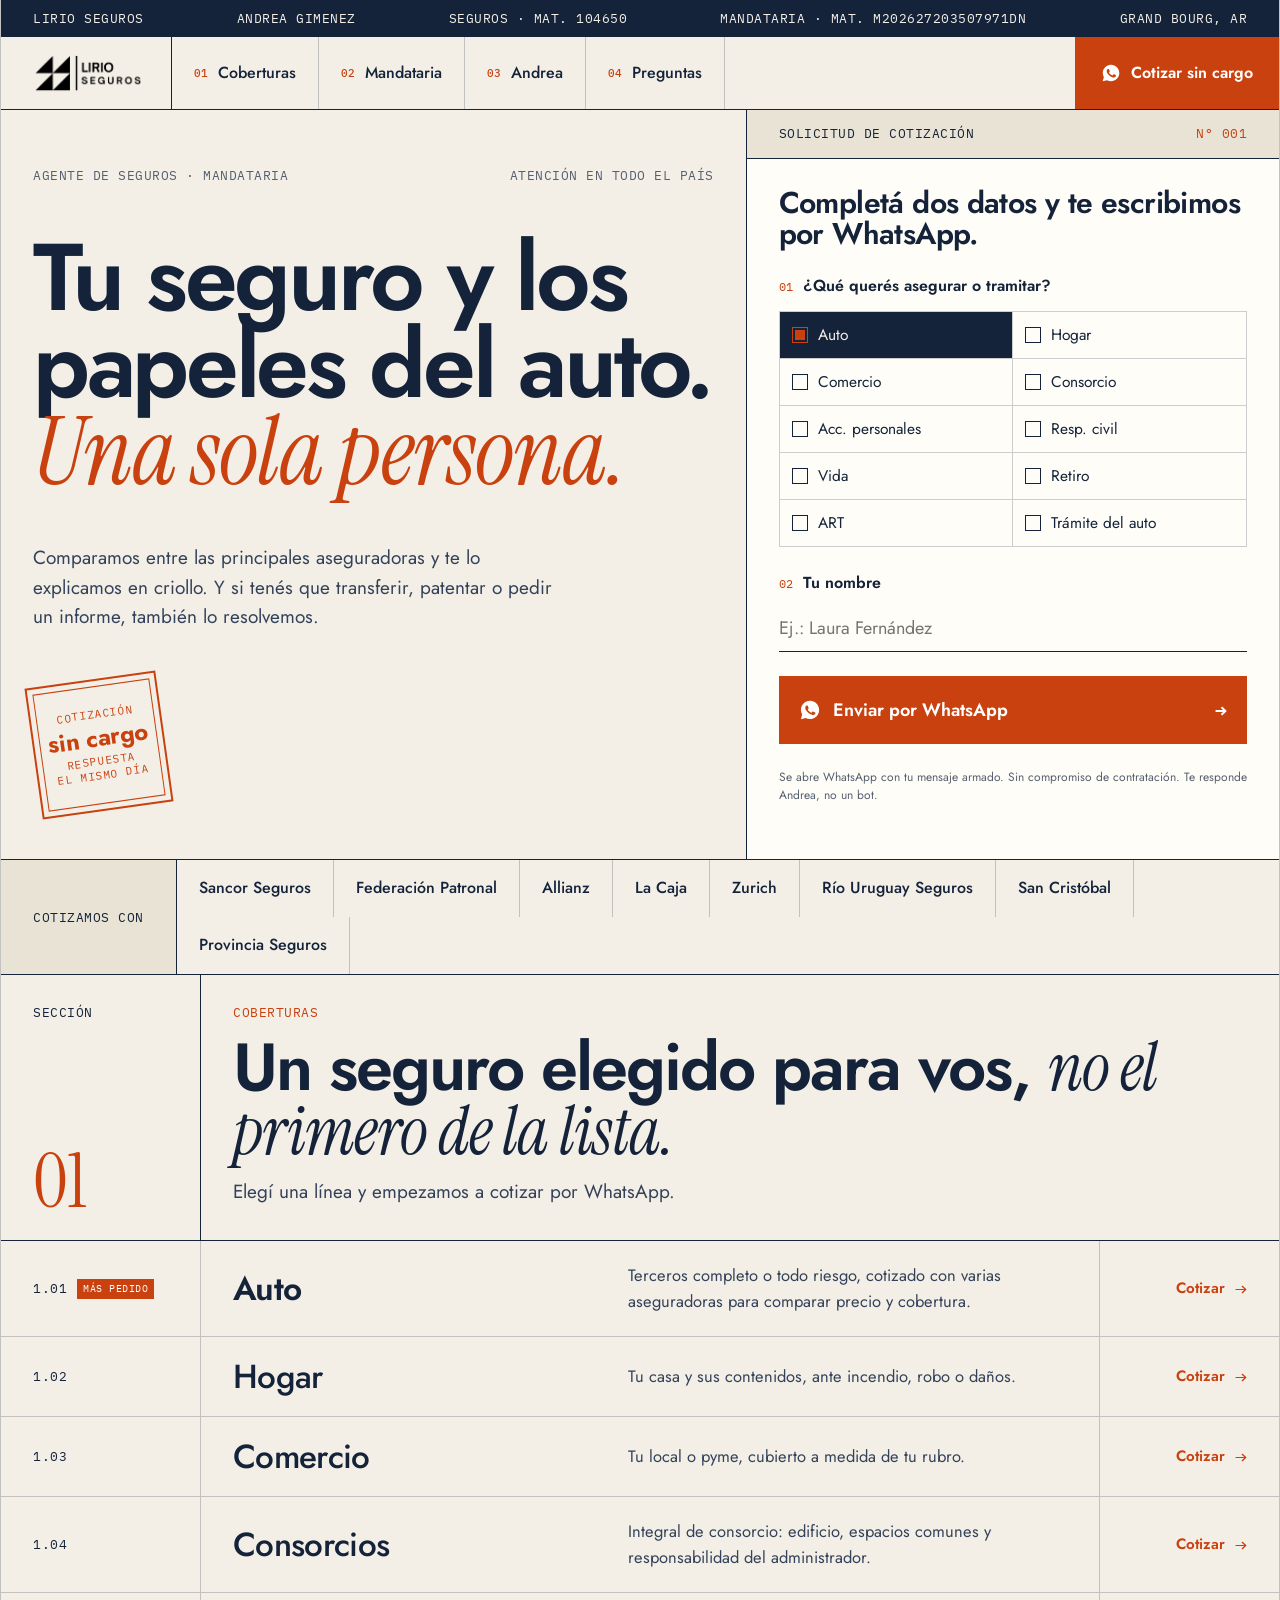
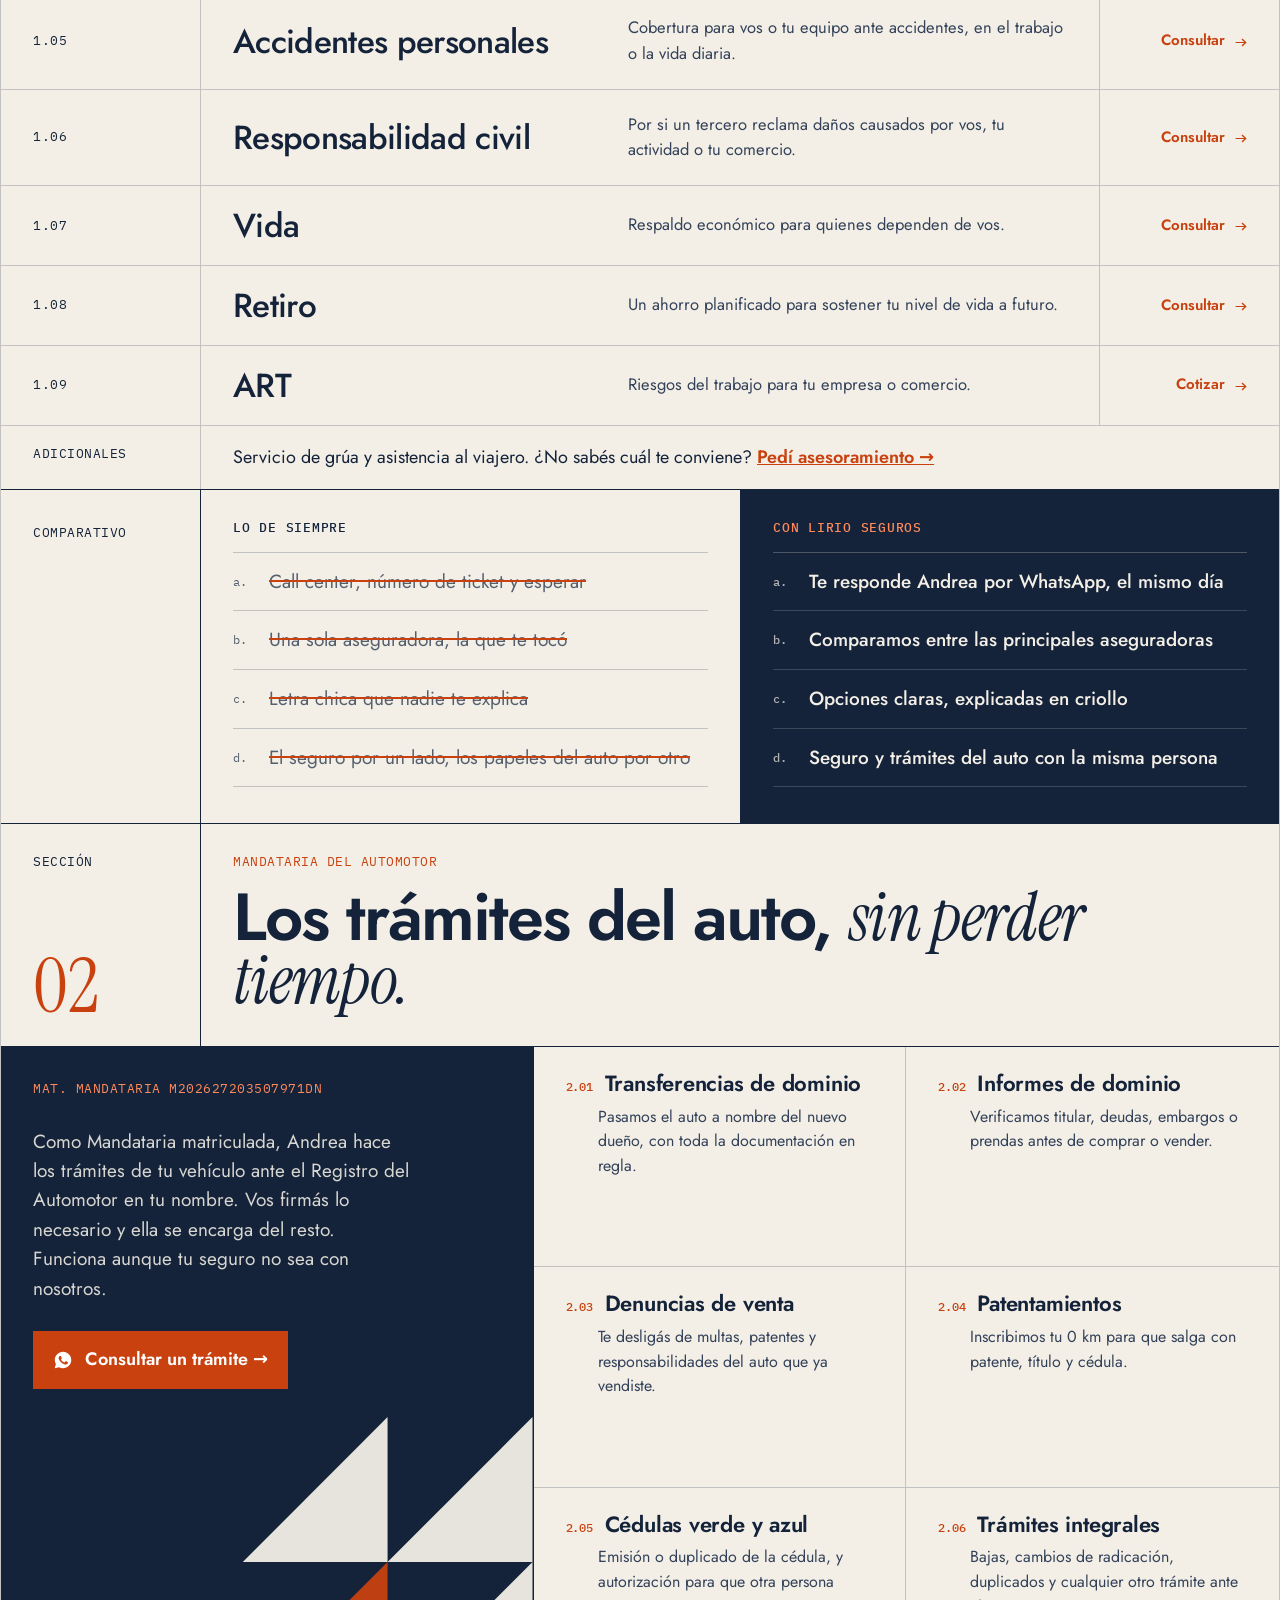
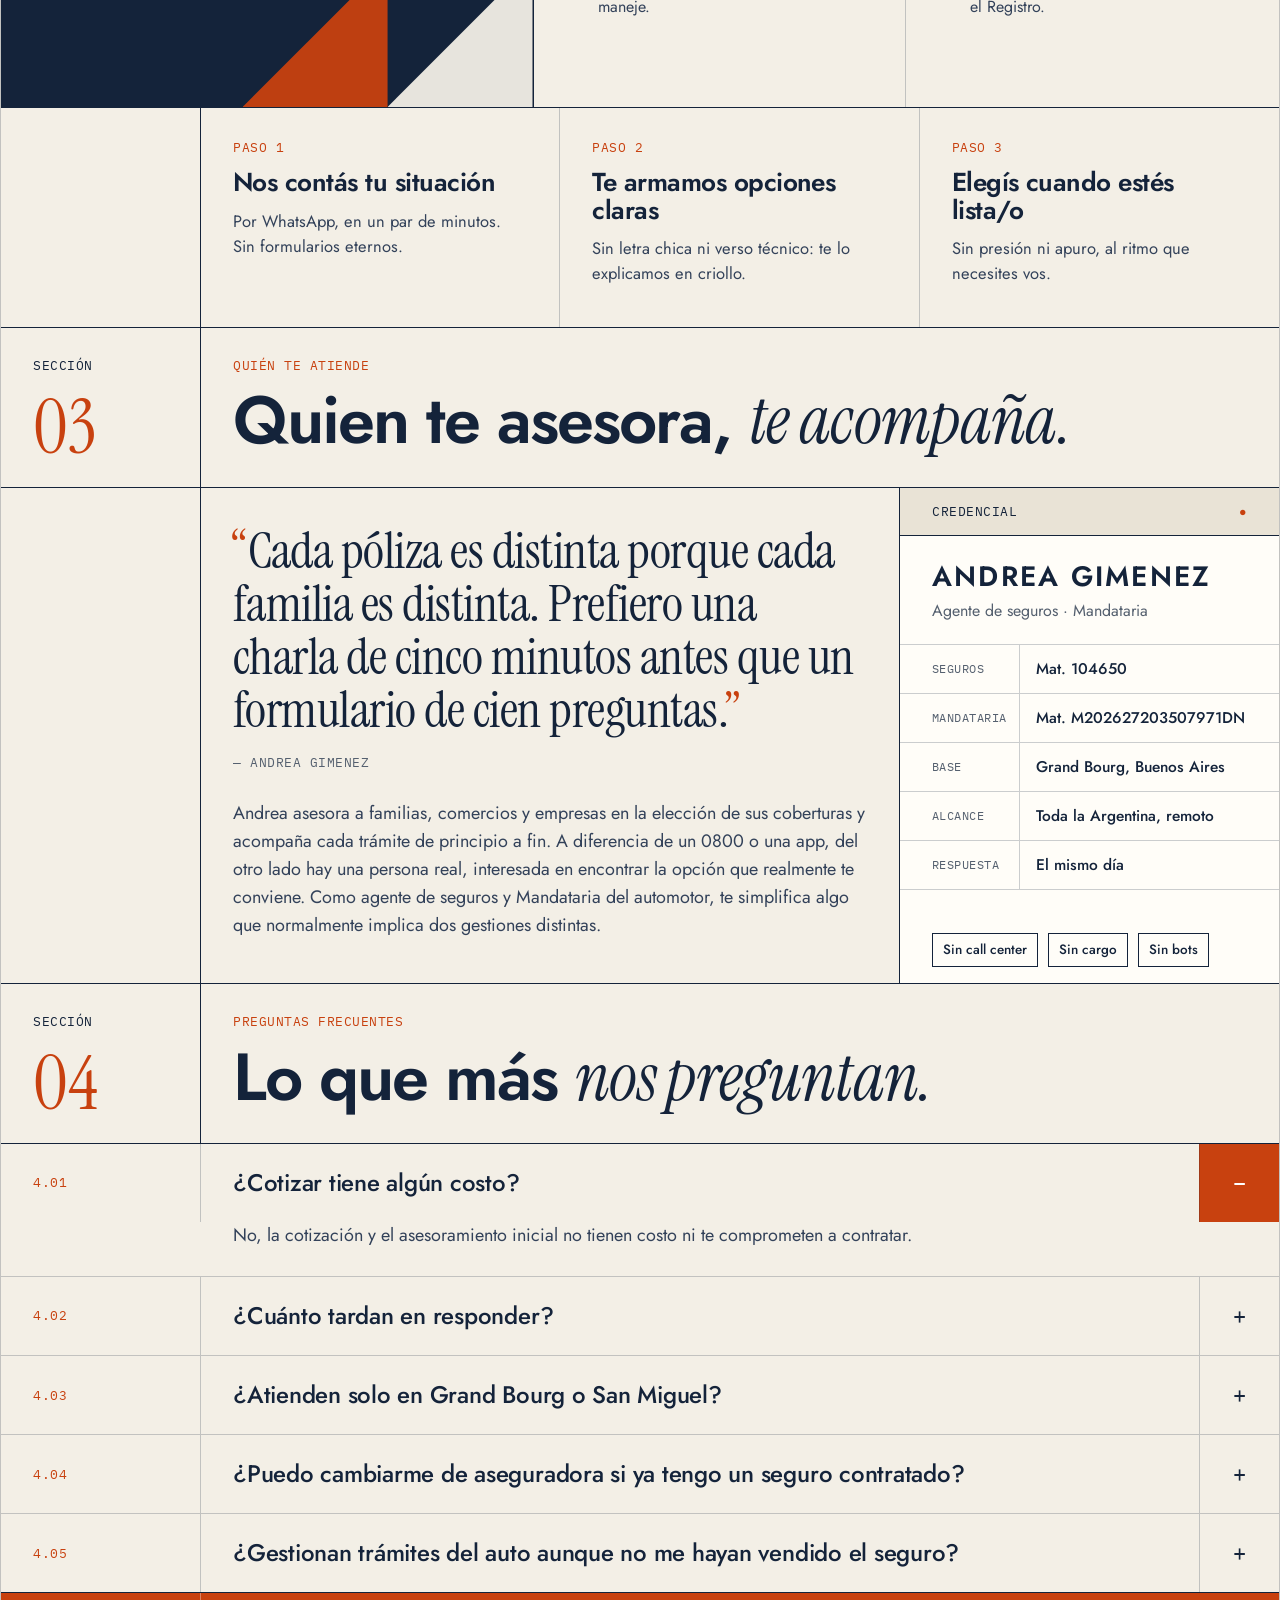
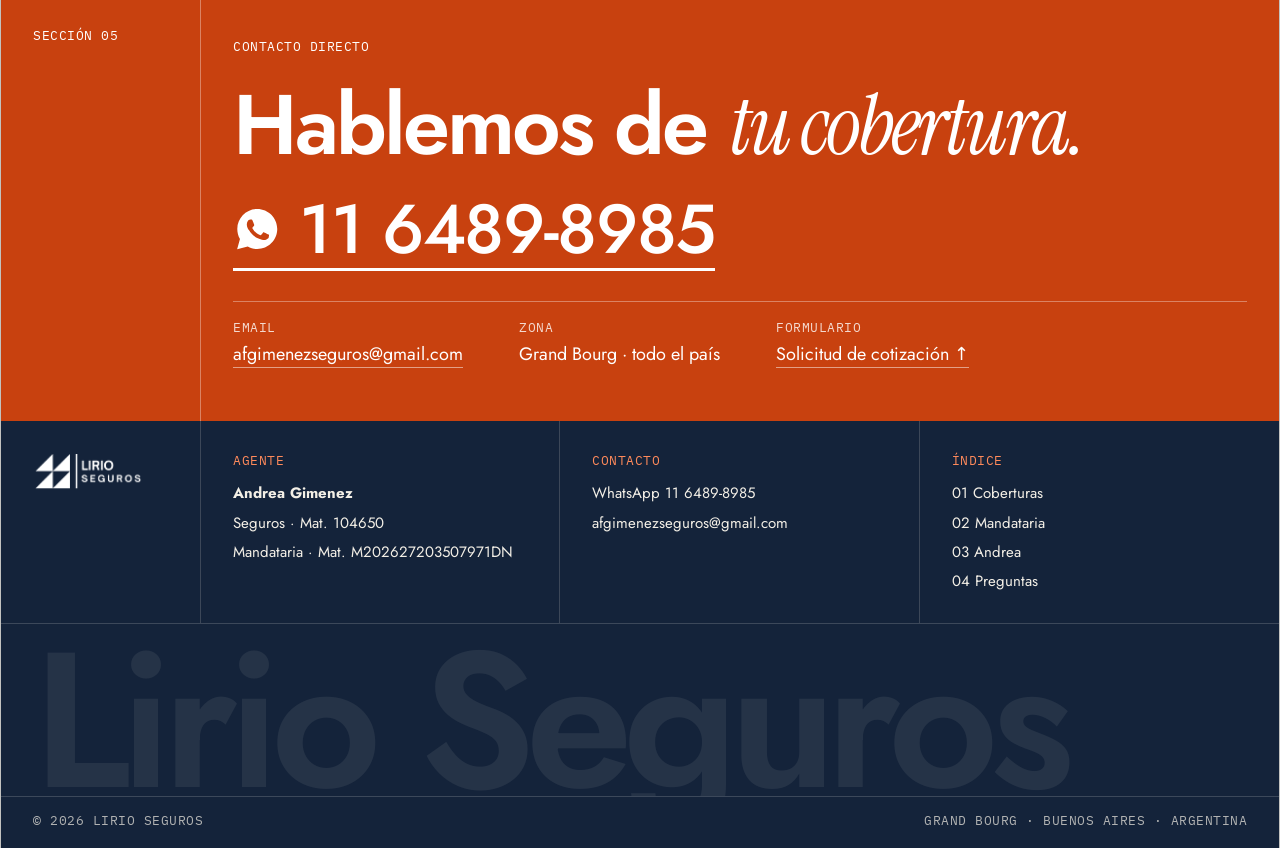
==== prueba/index.html @ 6e036937 "Agregar versión de prueba con diseño editorial tipo póliza (/prueba/) Diseño alternativo para compar" ====
<!DOCTYPE html>
<html lang="es-AR">
<head>
<meta charset="UTF-8">
<meta name="viewport" content="width=device-width, initial-scale=1.0">
<title>Web Lirio Seguros</title>
<meta name="description" content="Andrea Gimenez, agente de seguros y Mandataria del automotor: seguros de auto, hogar, vida, comercio y consorcios, y trámites del auto en un mismo lugar.">
<meta name="theme-color" content="#14233A">
<meta name="robots" content="noindex">
<link rel="preconnect" href="https://fonts.googleapis.com">
<link rel="preconnect" href="https://fonts.gstatic.com" crossorigin>
<link href="https://fonts.googleapis.com/css2?family=Jost:wght@400;500;600;700&family=IBM+Plex+Mono:wght@400;500;600&family=Instrument+Serif:ital@0;1&display=swap" rel="stylesheet">
<link rel="icon" href="[data-uri]">
<style>
  :root{
    --paper:#F3EFE6;
    --paper-2:#E9E3D6;
    --ink:#14233A;
    --ink-2:#33425A;
    --muted:#55606F;
    --sig:#C8410F;
    --sig-bright:#E8551C;
    --white:#FFFDF8;
    --rule:1px solid var(--ink);
    --hair:1px solid rgba(20,35,58,.22);
    --sans:'Jost', system-ui, sans-serif;
    --mono:'IBM Plex Mono', ui-monospace, monospace;
    --serif:'Instrument Serif', Georgia, serif;
    --gut:32px;
  }
  *{box-sizing:border-box; border-radius:0;}
  html{scroll-behavior:smooth;}
  body{margin:0; background:var(--paper); color:var(--ink); font-family:var(--sans); font-size:18px; line-height:1.55; -webkit-font-smoothing:antialiased;}
  a{color:inherit;}
  img{display:block; max-width:100%;}
  h1,h2,h3,p{margin:0;}
  .page{max-width:1320px; margin:0 auto; border-left:var(--hair); border-right:var(--hair); background:var(--paper);}
  .pad{padding-left:var(--gut); padding-right:var(--gut);}
  .mono{font-family:var(--mono); font-size:12.5px; letter-spacing:.04em; text-transform:uppercase;}
  .sig{color:var(--sig);}
  @media (max-width:720px){ :root{--gut:16px;} body{font-size:17px;} }
  @media (prefers-reduced-motion: reduce){ *{transition:none !important; animation:none !important;} html{scroll-behavior:auto;} }

  /* ---------- Registro superior ---------- */
  .registry{display:flex; gap:24px; justify-content:space-between; padding-top:9px; padding-bottom:9px; background:var(--ink); color:var(--paper); overflow:hidden;}
  .registry span{white-space:nowrap;}
  @media (max-width:900px){ .registry span:nth-child(n+3){display:none;} }
  @media (max-width:520px){ .registry span:nth-child(2){display:none;} }

  /* ---------- Header ---------- */
  header{position:sticky; top:0; z-index:40; background:var(--paper); border-bottom:var(--rule);}
  .bar{display:flex; align-items:stretch; min-height:72px;}
  nav.index{flex:1;}
  .menu-btn{margin-left:auto;}
  .brand{display:flex; align-items:center; padding-right:28px; border-right:var(--rule);}
  .brand img{height:40px; width:auto;}
  nav.index{display:flex; align-items:stretch;}
  nav.index a{display:flex; align-items:center; gap:10px; padding:0 22px; text-decoration:none; font-weight:500; font-size:16px; border-right:var(--hair); transition:background .15s, color .15s;}
  nav.index a i{font-style:normal; font-family:var(--mono); font-size:11px; color:var(--sig);}
  nav.index a:hover{background:var(--ink); color:var(--paper);}
  .bar-cta{display:flex; align-items:center; gap:10px; padding:0 26px; background:var(--sig); color:#fff; text-decoration:none; font-weight:600; font-size:16px; transition:background .15s;}
  .bar-cta:hover{background:var(--ink);}
  .menu-btn{display:none; border:0; border-left:var(--rule); background:none; padding:0 18px; cursor:pointer; font:600 12px var(--mono); letter-spacing:.08em; text-transform:uppercase; color:var(--ink);}
  .drawer{display:none; border-top:var(--rule);}
  .drawer a{display:flex; justify-content:space-between; padding:16px var(--gut); border-bottom:var(--hair); text-decoration:none; font-size:22px; font-weight:500;}
  .drawer a i{font-style:normal; font-family:var(--mono); font-size:12px; color:var(--sig); align-self:center;}
  .drawer.open{display:block;}
  @media (max-width:1060px){ nav.index{display:none;} .menu-btn{display:block;} }
  @media (max-width:560px){ .bar-cta span{display:none;} .bar-cta{padding:0 18px;} .brand img{height:34px;} .brand{padding-right:16px;} .bar{min-height:62px;} }

  /* ---------- Hero ---------- */
  .hero{display:grid; grid-template-columns:7fr 5fr; border-bottom:var(--rule);}
  .hero-main{padding-top:56px; padding-bottom:48px; border-right:var(--rule); display:flex; flex-direction:column; justify-content:space-between; gap:48px; position:relative; overflow:hidden;}
  .hero-meta{display:flex; justify-content:space-between; gap:20px; color:var(--muted);}
  .hero h1{font-family:var(--sans); font-weight:600; font-size:clamp(46px,7.4vw,108px); line-height:.92; letter-spacing:-0.035em;}
  .hero h1 .ser{font-family:var(--serif); font-weight:400; font-style:italic; letter-spacing:-0.01em; color:var(--sig);}
  .hero h1 .strike{position:relative; white-space:nowrap;}
  .hero-foot{display:grid; grid-template-columns:1fr auto; gap:32px; align-items:end;}
  .hero-foot p{max-width:520px; font-size:19px; color:var(--ink-2);}
  .stamp{width:132px; height:132px; border:2px solid var(--sig); color:var(--sig); display:grid; place-items:center; text-align:center; transform:rotate(-8deg); font-family:var(--mono); font-size:11px; line-height:1.35; letter-spacing:.06em; text-transform:uppercase; position:relative; flex:none;}
  .stamp::before{content:""; position:absolute; inset:5px; border:1px solid var(--sig);}
  .stamp b{display:block; font-family:var(--sans); font-size:24px; letter-spacing:-0.01em; text-transform:none; line-height:1; margin:4px 0;}

  /* Solicitud */
  .form-col{background:var(--white); display:flex; flex-direction:column;}
  .form-head{display:flex; justify-content:space-between; padding:14px var(--gut); border-bottom:var(--rule); background:var(--paper-2);}
  .form-body{padding:28px var(--gut) 30px; display:flex; flex-direction:column; gap:24px; flex:1;}
  .form-body h2{font-size:30px; font-weight:600; letter-spacing:-0.02em; line-height:1.05;}
  .q{display:grid; gap:12px;}
  .q-label{display:flex; gap:10px; align-items:baseline;}
  .q-label .n{font-family:var(--mono); font-size:12px; color:var(--sig);}
  .q-label span:last-child{font-weight:600; font-size:16px;}
  .opts{display:grid; grid-template-columns:1fr 1fr; border-top:var(--hair); border-left:var(--hair);}
  .opt{position:relative; border-right:var(--hair); border-bottom:var(--hair);}
  .opt input{position:absolute; opacity:0; pointer-events:none;}
  .opt label{display:flex; align-items:center; gap:10px; padding:11px 12px; cursor:pointer; font-size:15.5px; transition:background .12s;}
  .opt label::before{content:""; width:14px; height:14px; border:1.5px solid var(--ink); flex:none; background:var(--white);}
  .opt label:hover{background:var(--paper);}
  .opt input:checked + label{background:var(--ink); color:var(--paper);}
  .opt input:checked + label::before{background:var(--sig); border-color:var(--sig); box-shadow:inset 0 0 0 2px var(--ink);}
  .opt input:focus-visible + label{outline:2px solid var(--sig); outline-offset:-2px;}
  .line-input{width:100%; border:0; border-bottom:var(--rule); background:transparent; font:inherit; font-size:18px; padding:8px 0; color:var(--ink);}
  .line-input:focus{outline:none; border-bottom:2px solid var(--sig);}
  .send{display:flex; justify-content:space-between; align-items:center; gap:16px; width:100%; padding:18px 20px; border:0; background:var(--sig); color:#fff; font:600 18px var(--sans); cursor:pointer; text-decoration:none; transition:background .15s;}
  .send:hover{background:var(--ink);}
  .send svg{width:22px; height:22px; flex:none;}
  .send .arrow{font-family:var(--mono); font-size:20px;}
  .fine{color:var(--muted); font-size:12px; line-height:1.5;}

  @media (max-width:980px){
    .hero{grid-template-columns:1fr;}
    .hero-main{border-right:0; border-bottom:var(--rule); padding-top:36px;}
    .hero-foot{grid-template-columns:1fr;}
    .stamp{position:absolute; right:var(--gut); top:28px; width:104px; height:104px; font-size:9.5px;}
    .stamp b{font-size:19px;}
    .hero-meta{padding-right:120px; flex-direction:column; gap:4px;}
  }
  @media (max-width:420px){ .opt label{font-size:14.5px; padding:10px;} }

  /* ---------- Aseguradoras ---------- */
  .insurers{display:grid; grid-template-columns:auto 1fr; border-bottom:var(--rule);}
  .insurers .lbl{padding:16px var(--gut); border-right:var(--rule); display:flex; align-items:center; background:var(--paper-2);}
  .insurers ul{list-style:none; margin:0; padding:0; display:flex; flex-wrap:wrap;}
  .insurers li{padding:16px 22px; font-weight:500; font-size:16px; border-right:var(--hair);}
  @media (max-width:720px){ .insurers{grid-template-columns:1fr;} .insurers .lbl{border-right:0; border-bottom:var(--hair);} .insurers li{padding:10px 16px; font-size:15px; border-bottom:var(--hair);} }

  /* ---------- Sección genérica ---------- */
  .sec{border-bottom:var(--rule);}
  .sec-head{display:grid; grid-template-columns:200px 1fr; border-bottom:var(--rule);}
  .sec-num{padding:28px var(--gut); border-right:var(--rule); display:flex; flex-direction:column; justify-content:space-between; gap:18px;}
  .sec-num b{font-family:var(--serif); font-weight:400; font-size:76px; line-height:.8; color:var(--sig);}
  .sec-title{padding:28px var(--gut) 34px; display:grid; gap:14px; align-content:end;}
  .sec-title h2{font-size:clamp(36px,5.2vw,72px); font-weight:600; letter-spacing:-0.03em; line-height:.95;}
  .sec-title h2 .ser{font-family:var(--serif); font-style:italic; font-weight:400; letter-spacing:-0.01em;}
  .sec-title p{max-width:640px; color:var(--ink-2); font-size:19px;}
  @media (max-width:720px){
    .sec-head{grid-template-columns:1fr;}
    .sec-num{flex-direction:row; align-items:end; border-right:0; border-bottom:var(--hair); padding-top:18px; padding-bottom:14px;}
    .sec-num b{font-size:54px;}
  }

  /* ---------- Coberturas: tabla ---------- */
  .cov-table{list-style:none; margin:0; padding:0;}
  .cov-row{display:grid; grid-template-columns:200px 1.1fr 1.4fr 180px; border-bottom:var(--hair); text-decoration:none; transition:background .18s, color .18s;}
  .cov-row > *{padding:22px var(--gut);}
  .cov-row .c-id{border-right:var(--hair); display:flex; align-items:center;}
  .cov-row h3{font-size:clamp(24px,2.6vw,34px); font-weight:500; letter-spacing:-0.02em; line-height:1.05; display:flex; align-items:center;}
  .cov-row p{color:var(--ink-2); display:flex; align-items:center; font-size:16.5px;}
  .cov-row .c-go{display:flex; align-items:center; justify-content:flex-end; gap:10px; font-weight:600; font-size:15px; border-left:var(--hair); color:var(--sig);}
  .cov-row .c-go b{font-family:var(--mono); font-size:20px; font-weight:400; transition:transform .18s;}
  .cov-row:hover,.cov-row.is-active{background:var(--ink); color:var(--paper);}
  .cov-row:hover p,.cov-row.is-active p{color:rgba(243,239,230,.8);}
  .cov-row:hover .c-go,.cov-row.is-active .c-go{color:#FF8A5B;}
  .cov-row:hover .c-go b,.cov-row.is-active .c-go b{transform:translateX(6px);}
  .cov-row:hover .c-id,.cov-row.is-active .c-id{color:#FF8A5B;}
  .cov-row.lead h3{font-weight:600;}
  .cov-row.lead .c-id::after{content:"Más pedido"; margin-left:10px; padding:2px 6px; background:var(--sig); color:#fff; font-size:10px;}
  .cov-extra{display:grid; grid-template-columns:200px 1fr; }
  .cov-extra > div{padding:18px var(--gut);}
  .cov-extra > div:first-child{border-right:var(--hair);}
  @media (max-width:900px){
    .cov-row{grid-template-columns:1fr auto; grid-template-areas:"id go" "t t" "p p";}
    .cov-row > *{padding:0 var(--gut);}
    .cov-row .c-id{grid-area:id; border-right:0; padding-top:18px;}
    .cov-row .c-go{grid-area:go; border-left:0; padding-top:18px;}
    .cov-row h3{grid-area:t; padding-top:8px;}
    .cov-row p{grid-area:p; padding-top:6px; padding-bottom:20px; font-size:15.5px;}
    .cov-extra{grid-template-columns:1fr;}
    .cov-extra > div:first-child{border-right:0; padding-bottom:0;}
  }

  /* ---------- Comparación ---------- */
  .ledger{display:grid; grid-template-columns:200px 1fr 1fr;}
  .ledger .side{border-right:var(--rule); padding:28px var(--gut);}
  .ledger .col{padding:28px var(--gut) 36px;}
  .ledger .col + .col{border-left:var(--rule); background:var(--ink); color:var(--paper);}
  .ledger h3{font-family:var(--mono); font-size:12.5px; letter-spacing:.06em; text-transform:uppercase; font-weight:500; padding-bottom:14px; border-bottom:var(--hair);}
  .ledger .col + .col h3{border-bottom-color:rgba(243,239,230,.25); color:#FF8A5B;}
  .ledger ol{list-style:none; margin:0; padding:0;}
  .ledger li{display:grid; grid-template-columns:36px 1fr; padding:16px 0; border-bottom:var(--hair); font-size:19px; line-height:1.35;}
  .ledger .col + .col li{border-bottom-color:rgba(243,239,230,.18); font-weight:500;}
  .ledger li span{font-family:var(--mono); font-size:12px; padding-top:5px; opacity:.7;}
  .ledger .col:not(.col + .col) li em{font-style:normal; text-decoration:line-through; text-decoration-thickness:1.5px; text-decoration-color:var(--sig); color:var(--muted);}
  @media (max-width:900px){ .ledger{grid-template-columns:1fr;} .ledger .side{display:none;} .ledger .col + .col{border-left:0; border-top:var(--rule);} .ledger li{font-size:17px;} }

  /* ---------- Mandataria ---------- */
  .mand{display:grid; grid-template-columns:5fr 7fr;}
  .mand-art{border-right:var(--rule); background:var(--ink); color:var(--paper); padding:32px var(--gut); display:flex; flex-direction:column; gap:28px; position:relative; overflow:hidden; min-height:520px;}
  .tri{position:relative; align-self:flex-end; margin:auto calc(-1 * var(--gut)) -32px 0; width:62%; aspect-ratio:1; display:grid; grid-template-columns:1fr 1fr; grid-template-rows:1fr 1fr; opacity:.95;}
  .tri i{display:block;}
  .tri i:nth-child(1){background:var(--paper); clip-path:polygon(0 100%,100% 0,100% 100%);}
  .tri i:nth-child(2){background:var(--paper); clip-path:polygon(0 100%,100% 0,100% 100%);}
  .tri i:nth-child(3){background:var(--sig); clip-path:polygon(0 100%,100% 0,100% 100%);}
  .tri i:nth-child(4){background:var(--paper); clip-path:polygon(0 100%,100% 0,100% 100%);}
  .mand-art p{position:relative; max-width:380px; font-size:19px; color:rgba(243,239,230,.88);}
  .mand-art .mono{position:relative; color:#FF8A5B;}
  .mand-art .btn-out{position:relative; align-self:flex-start; display:inline-flex; gap:12px; align-items:center; padding:15px 20px; background:var(--sig); color:#fff; text-decoration:none; font-weight:600; transition:background .15s, color .15s;}
  .mand-art .btn-out:hover{background:var(--paper); color:var(--ink);}
  .mand-art .btn-out svg{width:20px; height:20px;}
  dl.tram{margin:0; display:grid; grid-template-columns:1fr 1fr;}
  dl.tram > div{padding:24px var(--gut) 28px; border-bottom:var(--hair); display:grid; gap:8px; align-content:start;}
  dl.tram > div:nth-child(odd){border-right:var(--hair);}
  dl.tram > div:nth-last-child(-n+2){border-bottom:0;}
  dl.tram dt{display:flex; gap:12px; align-items:baseline; font-weight:600; font-size:22px; letter-spacing:-0.01em; line-height:1.15;}
  dl.tram dt span{font-family:var(--mono); font-size:12px; font-weight:500; color:var(--sig);}
  dl.tram dd{margin:0; color:var(--ink-2); font-size:16px; padding-left:32px;}
  @media (max-width:980px){ .mand{grid-template-columns:1fr;} .mand-art{border-right:0; border-bottom:var(--rule); min-height:0;} .tri{width:44%;} }
  @media (max-width:620px){ dl.tram{grid-template-columns:1fr;} dl.tram > div:nth-child(odd){border-right:0;} dl.tram > div:nth-last-child(2){border-bottom:var(--hair);} dl.tram dt{font-size:20px;} .tri{width:60%;} }

  /* ---------- Pasos ---------- */
  .steps{display:grid; grid-template-columns:200px repeat(3,1fr);}
  .steps .side{border-right:var(--rule);}
  .step{padding:30px var(--gut) 40px; border-right:var(--hair); display:grid; gap:12px; align-content:start;}
  .step:last-child{border-right:0;}
  .step .mono{color:var(--sig);}
  .step h3{font-size:26px; font-weight:600; letter-spacing:-0.02em; line-height:1.05;}
  .step p{color:var(--ink-2); font-size:16.5px;}
  @media (max-width:900px){ .steps{grid-template-columns:1fr;} .steps .side{display:none;} .step{border-right:0; border-bottom:var(--hair);} .step:last-child{border-bottom:0;} }

  /* ---------- Andrea ---------- */
  .andrea{display:grid; grid-template-columns:200px 1fr 380px;}
  .andrea .side{border-right:var(--rule);}
  .andrea-text{padding:36px var(--gut) 44px; display:grid; gap:28px; align-content:start;}
  .pull{font-family:var(--serif); font-size:clamp(32px,4vw,56px); line-height:1.04; letter-spacing:-0.01em;}
  .pull::before{content:"“"; color:var(--sig);}
  .pull::after{content:"”"; color:var(--sig);}
  .andrea-text .by{margin-top:-12px; color:var(--muted);}
  .andrea-text p.body{max-width:640px; color:var(--ink-2);}
  .credential{border-left:var(--rule); background:var(--white); display:flex; flex-direction:column;}
  .credential .c-head{padding:14px var(--gut); border-bottom:var(--rule); background:var(--paper-2); display:flex; justify-content:space-between;}
  .credential .c-name{padding:26px var(--gut) 20px; border-bottom:var(--hair);}
  .credential .c-name b{display:block; font-size:28px; font-weight:600; letter-spacing:.08em; text-transform:uppercase; line-height:1.05;}
  .credential .c-name span{display:block; margin-top:8px; color:var(--muted); font-size:16px;}
  .credential dl{margin:0;}
  .credential dl div{display:grid; grid-template-columns:120px 1fr; border-bottom:var(--hair);}
  .credential dt{padding:12px var(--gut); font-family:var(--mono); font-size:11.5px; letter-spacing:.04em; text-transform:uppercase; color:var(--muted); border-right:var(--hair); display:flex; align-items:center;}
  .credential dd{margin:0; padding:12px 16px; font-weight:500; font-size:15.5px; overflow-wrap:anywhere;}
  .credential .c-foot{margin-top:auto; padding:16px var(--gut); display:flex; gap:10px; flex-wrap:wrap;}
  .credential .c-foot span{padding:6px 10px; border:var(--rule); font-size:13.5px; font-weight:500;}
  @media (max-width:1100px){ .andrea{grid-template-columns:1fr 360px;} .andrea .side{display:none;} }
  @media (max-width:820px){ .andrea{grid-template-columns:1fr;} .credential{border-left:0; border-top:var(--rule);} .credential dl div{grid-template-columns:110px 1fr;} }

  /* ---------- FAQ ---------- */
  .faq details{border-bottom:var(--hair);}
  .faq details:last-child{border-bottom:0;}
  .faq summary{list-style:none; cursor:pointer; display:grid; grid-template-columns:200px 1fr 80px; align-items:center;}
  .faq summary::-webkit-details-marker{display:none;}
  .faq summary > *{padding:22px var(--gut);}
  .faq summary .mono{border-right:var(--hair); color:var(--sig); align-self:stretch; display:flex; align-items:center;}
  .faq summary h3{font-size:clamp(19px,2vw,24px); font-weight:500; letter-spacing:-0.01em; line-height:1.2;}
  .faq summary .tog{font-family:var(--mono); font-size:22px; text-align:center; border-left:var(--hair); align-self:stretch; display:flex; align-items:center; justify-content:center; transition:background .15s;}
  .faq summary:hover .tog{background:var(--ink); color:var(--paper);}
  .faq details[open] .tog{background:var(--sig); color:#fff;}
  .faq details[open] .tog::before{content:"−";}
  .faq details:not([open]) .tog::before{content:"+";}
  .faq .ans{display:grid; grid-template-columns:200px 1fr 80px;}
  .faq .ans p{grid-column:2; padding:0 var(--gut) 26px; color:var(--ink-2); max-width:760px;}
  @media (max-width:720px){
    .faq summary{grid-template-columns:1fr 56px;}
    .faq summary .mono{display:none;}
    .faq .ans{grid-template-columns:1fr;}
    .faq .ans p{grid-column:1;}
  }

  /* ---------- Contacto ---------- */
  .contact{display:grid; grid-template-columns:200px 1fr; background:var(--sig); color:#fff;}
  .contact .side{border-right:1px solid rgba(255,255,255,.35); padding:28px var(--gut);}
  .contact-main{padding:44px var(--gut) 52px; display:grid; gap:30px;}
  .contact h2{font-size:clamp(40px,6.6vw,96px); font-weight:600; letter-spacing:-0.035em; line-height:.92;}
  .contact h2 .ser{font-family:var(--serif); font-style:italic; font-weight:400;}
  .bignum{display:inline-flex; align-items:center; gap:18px; font-size:clamp(34px,5.4vw,74px); font-weight:500; letter-spacing:-0.02em; text-decoration:none; border-bottom:3px solid #fff; padding-bottom:4px; line-height:1; width:max-content; max-width:100%; transition:gap .2s;}
  .bignum:hover{gap:28px;}
  .bignum svg{width:.7em; height:.7em; flex:none;}
  .contact-data{display:flex; flex-wrap:wrap; gap:0; border-top:1px solid rgba(255,255,255,.35);}
  .contact-data div{padding:16px 28px 0 0; margin-right:28px;}
  .contact-data .mono{opacity:.8; display:block; margin-bottom:4px;}
  .contact-data a{text-decoration:none; border-bottom:1px solid rgba(255,255,255,.5);}
  @media (max-width:720px){ .contact{grid-template-columns:1fr;} .contact .side{display:none;} .bignum{width:auto;} }

  /* ---------- Footer ---------- */
  footer{background:var(--ink); color:var(--paper);}
  .foot-grid{display:grid; grid-template-columns:200px 1fr 1fr 1fr;}
  .foot-grid > div{padding:30px var(--gut); border-right:1px solid rgba(243,239,230,.18); font-size:15px; display:grid; gap:6px; align-content:start;}
  .foot-grid > div:last-child{border-right:0;}
  .foot-grid .mono{color:#FF8A5B; margin-bottom:6px;}
  .foot-grid a{text-decoration:none;}
  .foot-grid a:hover{text-decoration:underline;}
  .foot-logo img{height:40px; width:auto; filter:invert(1);}
  .foot-word{font-weight:600; font-size:clamp(64px,15vw,220px); letter-spacing:-0.05em; line-height:.78; padding:22px var(--gut) 0; border-top:1px solid rgba(243,239,230,.18); overflow:hidden; color:rgba(243,239,230,.08); white-space:nowrap;}
  .foot-legal{display:flex; justify-content:space-between; gap:16px; flex-wrap:wrap; padding:14px var(--gut) 18px; border-top:1px solid rgba(243,239,230,.18); color:rgba(243,239,230,.7);}
  @media (max-width:900px){ .foot-grid{grid-template-columns:1fr 1fr;} .foot-grid > div{border-bottom:1px solid rgba(243,239,230,.18);} }
  @media (max-width:520px){ .foot-grid{grid-template-columns:1fr;} .foot-grid > div{border-right:0;} footer{padding-bottom:64px;} }

  /* ---------- Barra fija móvil ---------- */
  .dock{display:none;}
  @media (max-width:720px){
    .dock{display:flex; position:fixed; left:0; right:0; bottom:0; z-index:50; background:var(--sig); color:#fff; text-decoration:none; justify-content:space-between; align-items:center; padding:16px var(--gut) calc(16px + env(safe-area-inset-bottom)); font-weight:600; font-size:17px; border-top:2px solid var(--ink); transform:translateY(110%); transition:transform .25s ease;}
    .dock.show{transform:none;}
    .dock span{display:flex; align-items:center; gap:10px;}
    .dock svg{width:22px; height:22px;}
    .dock b{font-family:var(--mono); font-weight:400; font-size:20px;}
  }
</style>
</head>
<body>

<svg width="0" height="0" style="position:absolute" aria-hidden="true">
  <symbol id="i-wa" viewBox="0 0 24 24"><path fill="currentColor" d="M12.04 2C6.58 2 2.13 6.45 2.13 11.91c0 1.75.46 3.45 1.32 4.95L2.05 22l5.25-1.38c1.45.79 3.08 1.21 4.74 1.21 5.46 0 9.91-4.45 9.91-9.91C21.95 6.45 17.5 2 12.04 2zm5.8 14.01c-.24.68-1.420 1.3-1.95 1.35-.5.05-.97.23-3.27-.68-2.77-1.09-4.52-3.920-4.66-4.1-.13-.18-1.11-1.48-1.11-2.82 0-1.34.7-2 .95-2.27.24-.27.53-.34.71-.34l.51.01c.16.01.38-.06.6.46.23.54.77 1.88.84 2.01.07.14.11.3.02.48-.09.18-.14.3-.27.46-.14.16-.29.36-.41.48-.14.14-.28.28-.12.56.16.27.71 1.17 1.52 1.9 1.05.93 1.93 1.22 2.2 1.36.27.14.43.11.59-.07.16-.18.68-.79.86-1.07.18-.27.36-.23.61-.14.25.09 1.58.75 1.85.88.27.14.45.2.52.32.07.11.07.66-.17 1.34z"/></symbol>
</svg>

<div class="page">

  <div class="registry pad mono" aria-label="Datos de registro">
    <span>Lirio Seguros</span>
    <span>Andrea Gimenez</span>
    <span>Seguros · Mat. 104650</span>
    <span>Mandataria · Mat. M202627203507971DN</span>
    <span>Grand Bourg, AR</span>
  </div>

  <header>
    <div class="bar pad" style="padding-right:0;">
      <a class="brand" href="#top"><img src="[data-uri]" alt="Lirio Seguros"></a>
      <nav class="index" aria-label="Principal">
        <a href="#coberturas"><i>01</i>Coberturas</a>
        <a href="#mandataria"><i>02</i>Mandataria</a>
        <a href="#andrea"><i>03</i>Andrea</a>
        <a href="#preguntas"><i>04</i>Preguntas</a>
      </nav>
      <button class="menu-btn" id="menuBtn" aria-expanded="false" aria-controls="drawer">Menú</button>
      <a class="bar-cta" data-wa="Hola Andrea! Quiero cotizar un seguro." href="https://wa.me/5491164898985" target="_blank" rel="noopener"><svg width="20" height="20"><use href="#i-wa"/></svg><span>Cotizar sin cargo</span></a>
    </div>
    <nav class="drawer" id="drawer" aria-label="Menú móvil">
      <a href="#coberturas">Coberturas <i>01</i></a>
      <a href="#mandataria">Mandataria <i>02</i></a>
      <a href="#andrea">Andrea <i>03</i></a>
      <a href="#preguntas">Preguntas <i>04</i></a>
      <a href="#contacto">Contacto <i>05</i></a>
    </nav>
  </header>

  <main id="top">

    <!-- HERO -->
    <section class="hero">
      <div class="hero-main pad">
        <div class="hero-meta mono"><span>Agente de seguros · Mandataria</span><span>Atención en todo el país</span></div>
        <h1>Tu seguro y los papeles del auto. <span class="ser">Una sola persona.</span></h1>
        <div class="hero-foot">
          <p>Comparamos entre las principales aseguradoras y te lo explicamos en criollo. Y si tenés que transferir, patentar o pedir un informe, también lo resolvemos.</p>
        </div>
        <div class="stamp" aria-hidden="true"><div>Cotización<b>sin cargo</b>respuesta<br>el mismo día</div></div>
      </div>

      <div class="form-col" id="solicitud">
        <div class="form-head mono"><span>Solicitud de cotización</span><span class="sig">N° 001</span></div>
        <form class="form-body" id="waForm" novalidate>
          <h2>Completá dos datos y te escribimos por WhatsApp.</h2>
          <div class="q">
            <div class="q-label"><span class="n">01</span><span>¿Qué querés asegurar o tramitar?</span></div>
            <div class="opts" role="radiogroup">
              <div class="opt"><input type="radio" name="tipo" id="t1" value="un seguro de auto" checked><label for="t1">Auto</label></div>
              <div class="opt"><input type="radio" name="tipo" id="t2" value="un seguro de hogar"><label for="t2">Hogar</label></div>
              <div class="opt"><input type="radio" name="tipo" id="t3" value="un seguro de comercio"><label for="t3">Comercio</label></div>
              <div class="opt"><input type="radio" name="tipo" id="t4" value="un seguro de consorcio"><label for="t4">Consorcio</label></div>
              <div class="opt"><input type="radio" name="tipo" id="t5" value="un seguro de accidentes personales"><label for="t5">Acc. personales</label></div>
              <div class="opt"><input type="radio" name="tipo" id="t6" value="un seguro de responsabilidad civil"><label for="t6">Resp. civil</label></div>
              <div class="opt"><input type="radio" name="tipo" id="t7" value="un seguro de vida"><label for="t7">Vida</label></div>
              <div class="opt"><input type="radio" name="tipo" id="t8" value="un seguro de retiro"><label for="t8">Retiro</label></div>
              <div class="opt"><input type="radio" name="tipo" id="t9" value="una ART"><label for="t9">ART</label></div>
              <div class="opt"><input type="radio" name="tipo" id="t10" value="un trámite del automotor"><label for="t10">Trámite del auto</label></div>
            </div>
          </div>
          <div class="q">
            <label class="q-label" for="nombre"><span class="n">02</span><span>Tu nombre</span></label>
            <input class="line-input" type="text" id="nombre" name="nombre" autocomplete="name" placeholder="Ej.: Laura Fernández">
          </div>
          <button class="send" type="submit"><span style="display:flex;gap:12px;align-items:center"><svg><use href="#i-wa"/></svg>Enviar por WhatsApp</span><span class="arrow">→</span></button>
          <p class="fine">Se abre WhatsApp con tu mensaje armado. Sin compromiso de contratación. Te responde Andrea, no un bot.</p>
        </form>
      </div>
    </section>

    <!-- ASEGURADORAS -->
    <section class="insurers" aria-label="Aseguradoras">
      <div class="lbl mono">Cotizamos con</div>
      <ul>
        <li>Sancor Seguros</li><li>Federación Patronal</li><li>Allianz</li><li>La Caja</li><li>Zurich</li><li>Río Uruguay Seguros</li><li>San Cristóbal</li><li>Provincia Seguros</li>
      </ul>
    </section>

    <!-- COBERTURAS -->
    <section class="sec" id="coberturas">
      <div class="sec-head">
        <div class="sec-num"><span class="mono">Sección</span><b>01</b></div>
        <div class="sec-title">
          <span class="mono sig">Coberturas</span>
          <h2>Un seguro elegido para vos, <span class="ser">no el primero de la lista.</span></h2>
          <p>Elegí una línea y empezamos a cotizar por WhatsApp.</p>
        </div>
      </div>
      <div class="cov-table">
        <a class="cov-row lead" data-wa="Hola Andrea! Quiero cotizar un seguro de auto." href="https://wa.me/5491164898985" target="_blank" rel="noopener"><span class="c-id mono">1.01</span><h3>Auto</h3><p>Terceros completo o todo riesgo, cotizado con varias aseguradoras para comparar precio y cobertura.</p><span class="c-go">Cotizar <b>→</b></span></a>
        <a class="cov-row" data-wa="Hola Andrea! Quiero cotizar un seguro de hogar." href="https://wa.me/5491164898985" target="_blank" rel="noopener"><span class="c-id mono">1.02</span><h3>Hogar</h3><p>Tu casa y sus contenidos, ante incendio, robo o daños.</p><span class="c-go">Cotizar <b>→</b></span></a>
        <a class="cov-row" data-wa="Hola Andrea! Quiero cotizar un seguro de comercio." href="https://wa.me/5491164898985" target="_blank" rel="noopener"><span class="c-id mono">1.03</span><h3>Comercio</h3><p>Tu local o pyme, cubierto a medida de tu rubro.</p><span class="c-go">Cotizar <b>→</b></span></a>
        <a class="cov-row" data-wa="Hola Andrea! Quiero cotizar un seguro de consorcio." href="https://wa.me/5491164898985" target="_blank" rel="noopener"><span class="c-id mono">1.04</span><h3>Consorcios</h3><p>Integral de consorcio: edificio, espacios comunes y responsabilidad del administrador.</p><span class="c-go">Cotizar <b>→</b></span></a>
        <a class="cov-row" data-wa="Hola Andrea! Quiero consultar por un seguro de accidentes personales." href="https://wa.me/5491164898985" target="_blank" rel="noopener"><span class="c-id mono">1.05</span><h3>Accidentes personales</h3><p>Cobertura para vos o tu equipo ante accidentes, en el trabajo o la vida diaria.</p><span class="c-go">Consultar <b>→</b></span></a>
        <a class="cov-row" data-wa="Hola Andrea! Quiero consultar por un seguro de responsabilidad civil." href="https://wa.me/5491164898985" target="_blank" rel="noopener"><span class="c-id mono">1.06</span><h3>Responsabilidad civil</h3><p>Por si un tercero reclama daños causados por vos, tu actividad o tu comercio.</p><span class="c-go">Consultar <b>→</b></span></a>
        <a class="cov-row" data-wa="Hola Andrea! Quiero consultar por un seguro de vida." href="https://wa.me/5491164898985" target="_blank" rel="noopener"><span class="c-id mono">1.07</span><h3>Vida</h3><p>Respaldo económico para quienes dependen de vos.</p><span class="c-go">Consultar <b>→</b></span></a>
        <a class="cov-row" data-wa="Hola Andrea! Quiero consultar por un seguro de retiro." href="https://wa.me/5491164898985" target="_blank" rel="noopener"><span class="c-id mono">1.08</span><h3>Retiro</h3><p>Un ahorro planificado para sostener tu nivel de vida a futuro.</p><span class="c-go">Consultar <b>→</b></span></a>
        <a class="cov-row" data-wa="Hola Andrea! Quiero cotizar una ART." href="https://wa.me/5491164898985" target="_blank" rel="noopener"><span class="c-id mono">1.09</span><h3>ART</h3><p>Riesgos del trabajo para tu empresa o comercio.</p><span class="c-go">Cotizar <b>→</b></span></a>
      </div>
      <div class="cov-extra">
        <div class="mono">Adicionales</div>
        <div>Servicio de grúa y asistencia al viajero. ¿No sabés cuál te conviene? <a class="sig" style="font-weight:600" data-wa="Hola Andrea! No sé bien qué seguro necesito, ¿me asesorás?" href="https://wa.me/5491164898985" target="_blank" rel="noopener">Pedí asesoramiento →</a></div>
      </div>
    </section>

    <!-- COMPARACIÓN -->
    <section class="sec">
      <div class="ledger">
        <div class="side"><span class="mono">Comparativo</span></div>
        <div class="col">
          <h3>Lo de siempre</h3>
          <ol>
            <li><span>a.</span><em>Call center, número de ticket y esperar</em></li>
            <li><span>b.</span><em>Una sola aseguradora, la que te tocó</em></li>
            <li><span>c.</span><em>Letra chica que nadie te explica</em></li>
            <li><span>d.</span><em>El seguro por un lado, los papeles del auto por otro</em></li>
          </ol>
        </div>
        <div class="col">
          <h3>Con Lirio Seguros</h3>
          <ol>
            <li><span>a.</span>Te responde Andrea por WhatsApp, el mismo día</li>
            <li><span>b.</span>Comparamos entre las principales aseguradoras</li>
            <li><span>c.</span>Opciones claras, explicadas en criollo</li>
            <li><span>d.</span>Seguro y trámites del auto con la misma persona</li>
          </ol>
        </div>
      </div>
    </section>

    <!-- MANDATARIA -->
    <section class="sec" id="mandataria">
      <div class="sec-head">
        <div class="sec-num"><span class="mono">Sección</span><b>02</b></div>
        <div class="sec-title">
          <span class="mono sig">Mandataria del automotor</span>
          <h2>Los trámites del auto, <span class="ser">sin perder tiempo.</span></h2>
        </div>
      </div>
      <div class="mand">
        <div class="mand-art">
          <span class="mono">Mat. Mandataria M202627203507971DN</span>
          <p>Como Mandataria matriculada, Andrea hace los trámites de tu vehículo ante el Registro del Automotor en tu nombre. Vos firmás lo necesario y ella se encarga del resto. Funciona aunque tu seguro no sea con nosotros.</p>
          <a class="btn-out" data-wa="Hola Andrea! Necesito hacer un trámite del automotor." href="https://wa.me/5491164898985" target="_blank" rel="noopener"><svg><use href="#i-wa"/></svg>Consultar un trámite →</a>
          <div class="tri" aria-hidden="true"><i></i><i></i><i></i><i></i></div>
        </div>
        <dl class="tram">
          <div><dt><span>2.01</span>Transferencias de dominio</dt><dd>Pasamos el auto a nombre del nuevo dueño, con toda la documentación en regla.</dd></div>
          <div><dt><span>2.02</span>Informes de dominio</dt><dd>Verificamos titular, deudas, embargos o prendas antes de comprar o vender.</dd></div>
          <div><dt><span>2.03</span>Denuncias de venta</dt><dd>Te desligás de multas, patentes y responsabilidades del auto que ya vendiste.</dd></div>
          <div><dt><span>2.04</span>Patentamientos</dt><dd>Inscribimos tu 0 km para que salga con patente, título y cédula.</dd></div>
          <div><dt><span>2.05</span>Cédulas verde y azul</dt><dd>Emisión o duplicado de la cédula, y autorización para que otra persona maneje.</dd></div>
          <div><dt><span>2.06</span>Trámites integrales</dt><dd>Bajas, cambios de radicación, duplicados y cualquier otro trámite ante el Registro.</dd></div>
        </dl>
      </div>
    </section>

    <!-- PASOS -->
    <section class="sec">
      <div class="steps">
        <div class="side"></div>
        <div class="step"><span class="mono">Paso 1</span><h3>Nos contás tu situación</h3><p>Por WhatsApp, en un par de minutos. Sin formularios eternos.</p></div>
        <div class="step"><span class="mono">Paso 2</span><h3>Te armamos opciones claras</h3><p>Sin letra chica ni verso técnico: te lo explicamos en criollo.</p></div>
        <div class="step"><span class="mono">Paso 3</span><h3>Elegís cuando estés lista/o</h3><p>Sin presión ni apuro, al ritmo que necesites vos.</p></div>
      </div>
    </section>

    <!-- ANDREA -->
    <section class="sec" id="andrea">
      <div class="sec-head">
        <div class="sec-num"><span class="mono">Sección</span><b>03</b></div>
        <div class="sec-title">
          <span class="mono sig">Quién te atiende</span>
          <h2>Quien te asesora, <span class="ser">te acompaña.</span></h2>
        </div>
      </div>
      <div class="andrea">
        <div class="side"></div>
        <div class="andrea-text">
          <p class="pull">Cada póliza es distinta porque cada familia es distinta. Prefiero una charla de cinco minutos antes que un formulario de cien preguntas.</p>
          <p class="by mono">— Andrea Gimenez</p>
          <p class="body">Andrea asesora a familias, comercios y empresas en la elección de sus coberturas y acompaña cada trámite de principio a fin. A diferencia de un 0800 o una app, del otro lado hay una persona real, interesada en encontrar la opción que realmente te conviene. Como agente de seguros y Mandataria del automotor, te simplifica algo que normalmente implica dos gestiones distintas.</p>
        </div>
        <aside class="credential">
          <div class="c-head mono"><span>Credencial</span><span class="sig">●</span></div>
          <div class="c-name"><b>Andrea Gimenez</b><span>Agente de seguros · Mandataria</span></div>
          <dl>
            <div><dt>Seguros</dt><dd>Mat. 104650</dd></div>
            <div><dt>Mandataria</dt><dd>Mat. M202627203507971DN</dd></div>
            <div><dt>Base</dt><dd>Grand Bourg, Buenos Aires</dd></div>
            <div><dt>Alcance</dt><dd>Toda la Argentina, remoto</dd></div>
            <div><dt>Respuesta</dt><dd>El mismo día</dd></div>
          </dl>
          <div class="c-foot"><span>Sin call center</span><span>Sin cargo</span><span>Sin bots</span></div>
        </aside>
      </div>
    </section>

    <!-- FAQ -->
    <section class="sec faq" id="preguntas">
      <div class="sec-head">
        <div class="sec-num"><span class="mono">Sección</span><b>04</b></div>
        <div class="sec-title">
          <span class="mono sig">Preguntas frecuentes</span>
          <h2>Lo que más <span class="ser">nos preguntan.</span></h2>
        </div>
      </div>
      <details open><summary><span class="mono">4.01</span><h3>¿Cotizar tiene algún costo?</h3><span class="tog" aria-hidden="true"></span></summary><div class="ans"><p>No, la cotización y el asesoramiento inicial no tienen costo ni te comprometen a contratar.</p></div></details>
      <details><summary><span class="mono">4.02</span><h3>¿Cuánto tardan en responder?</h3><span class="tog" aria-hidden="true"></span></summary><div class="ans"><p>Por WhatsApp, el mismo día. No hay call center ni ticket: te responde Andrea directamente.</p></div></details>
      <details><summary><span class="mono">4.03</span><h3>¿Atienden solo en Grand Bourg o San Miguel?</h3><span class="tog" aria-hidden="true"></span></summary><div class="ans"><p>Atendemos en toda la Argentina, de forma remota. Grand Bourg es la base, pero la mayoría de las gestiones se resuelven por WhatsApp y trámites online.</p></div></details>
      <details><summary><span class="mono">4.04</span><h3>¿Puedo cambiarme de aseguradora si ya tengo un seguro contratado?</h3><span class="tog" aria-hidden="true"></span></summary><div class="ans"><p>Sí, te ayudamos a comparar tu póliza actual y coordinar el cambio sin que queden días sin cobertura.</p></div></details>
      <details><summary><span class="mono">4.05</span><h3>¿Gestionan trámites del auto aunque no me hayan vendido el seguro?</h3><span class="tog" aria-hidden="true"></span></summary><div class="ans"><p>Sí, los trámites como Mandataria funcionan como servicio independiente del seguro.</p></div></details>
    </section>

    <!-- CONTACTO -->
    <section class="contact" id="contacto">
      <div class="side"><span class="mono">Sección 05</span></div>
      <div class="contact-main">
        <span class="mono">Contacto directo</span>
        <h2>Hablemos de <span class="ser">tu cobertura.</span></h2>
        <a class="bignum" data-wa="Hola Andrea! Quiero hacer una consulta." href="https://wa.me/5491164898985" target="_blank" rel="noopener"><svg><use href="#i-wa"/></svg>11 6489-8985</a>
        <div class="contact-data">
          <div><span class="mono">Email</span><a href="mailto:afgimenezseguros@gmail.com">afgimenezseguros@gmail.com</a></div>
          <div><span class="mono">Zona</span>Grand Bourg · todo el país</div>
          <div><span class="mono">Formulario</span><a href="#solicitud">Solicitud de cotización ↑</a></div>
        </div>
      </div>
    </section>

  </main>

  <footer>
    <div class="foot-grid">
      <div class="foot-logo"><img src="[data-uri]" alt="Lirio Seguros"></div>
      <div><span class="mono">Agente</span><b>Andrea Gimenez</b><span>Seguros · Mat. 104650</span><span>Mandataria · Mat. M202627203507971DN</span></div>
      <div><span class="mono">Contacto</span><a data-wa="Hola Andrea!" href="https://wa.me/5491164898985" target="_blank" rel="noopener">WhatsApp 11 6489-8985</a><a href="mailto:afgimenezseguros@gmail.com">afgimenezseguros@gmail.com</a></div>
      <div><span class="mono">Índice</span><a href="#coberturas">01 Coberturas</a><a href="#mandataria">02 Mandataria</a><a href="#andrea">03 Andrea</a><a href="#preguntas">04 Preguntas</a></div>
    </div>
    <div class="foot-word" aria-hidden="true">Lirio Seguros</div>
    <div class="foot-legal mono"><span>© 2026 Lirio Seguros</span><span>Grand Bourg · Buenos Aires · Argentina</span></div>
  </footer>

</div>

<a class="dock" id="dock" data-wa="Hola Andrea! Quiero cotizar un seguro." href="https://wa.me/5491164898985" target="_blank" rel="noopener"><span><svg><use href="#i-wa"/></svg>Cotizar por WhatsApp</span><b>→</b></a>

<script>
  var WA = 'https://wa.me/5491164898985';
  function waLink(msg){ return WA + '?text=' + encodeURIComponent(msg); }
  document.querySelectorAll('[data-wa]').forEach(function(a){ a.href = waLink(a.getAttribute('data-wa')); });

  // Menú móvil
  var menuBtn = document.getElementById('menuBtn');
  var drawer = document.getElementById('drawer');
  menuBtn.addEventListener('click', function(){
    var open = drawer.classList.toggle('open');
    menuBtn.setAttribute('aria-expanded', open ? 'true' : 'false');
    menuBtn.textContent = open ? 'Cerrar' : 'Menú';
  });
  drawer.querySelectorAll('a').forEach(function(a){
    a.addEventListener('click', function(){ drawer.classList.remove('open'); menuBtn.setAttribute('aria-expanded','false'); menuBtn.textContent = 'Menú'; });
  });

  // Solicitud: arma el mensaje y abre WhatsApp
  var form = document.getElementById('waForm');
  form.addEventListener('submit', function(e){
    e.preventDefault();
    var tipo = form.querySelector('input[name="tipo"]:checked').value;
    var nombre = form.nombre.value.trim();
    var texto = 'Hola Andrea! ' + (nombre ? 'Soy ' + nombre + '. ' : '') + 'Quiero consultar por ' + tipo + '.';
    var url = waLink(texto);
    var win = window.open(url, '_blank', 'noopener');
    if(!win) window.location.href = url;
  });

  // Barra fija en celular
  var dock = document.getElementById('dock');
  var formCol = document.getElementById('solicitud');
  function onScroll(){ dock.classList.toggle('show', formCol.getBoundingClientRect().bottom < 0); }
  window.addEventListener('scroll', onScroll, {passive:true}); onScroll();

  // Coberturas en pantallas táctiles: se resalta la fila que pasa por el centro
  if(window.matchMedia('(hover: none)').matches && 'IntersectionObserver' in window){
    var io = new IntersectionObserver(function(entries){
      entries.forEach(function(en){ en.target.classList.toggle('is-active', en.isIntersecting); });
    }, {rootMargin:'-46% 0px -46% 0px'});
    document.querySelectorAll('.cov-row').forEach(function(r){ io.observe(r); });
  }
</script>
</body>
</html>
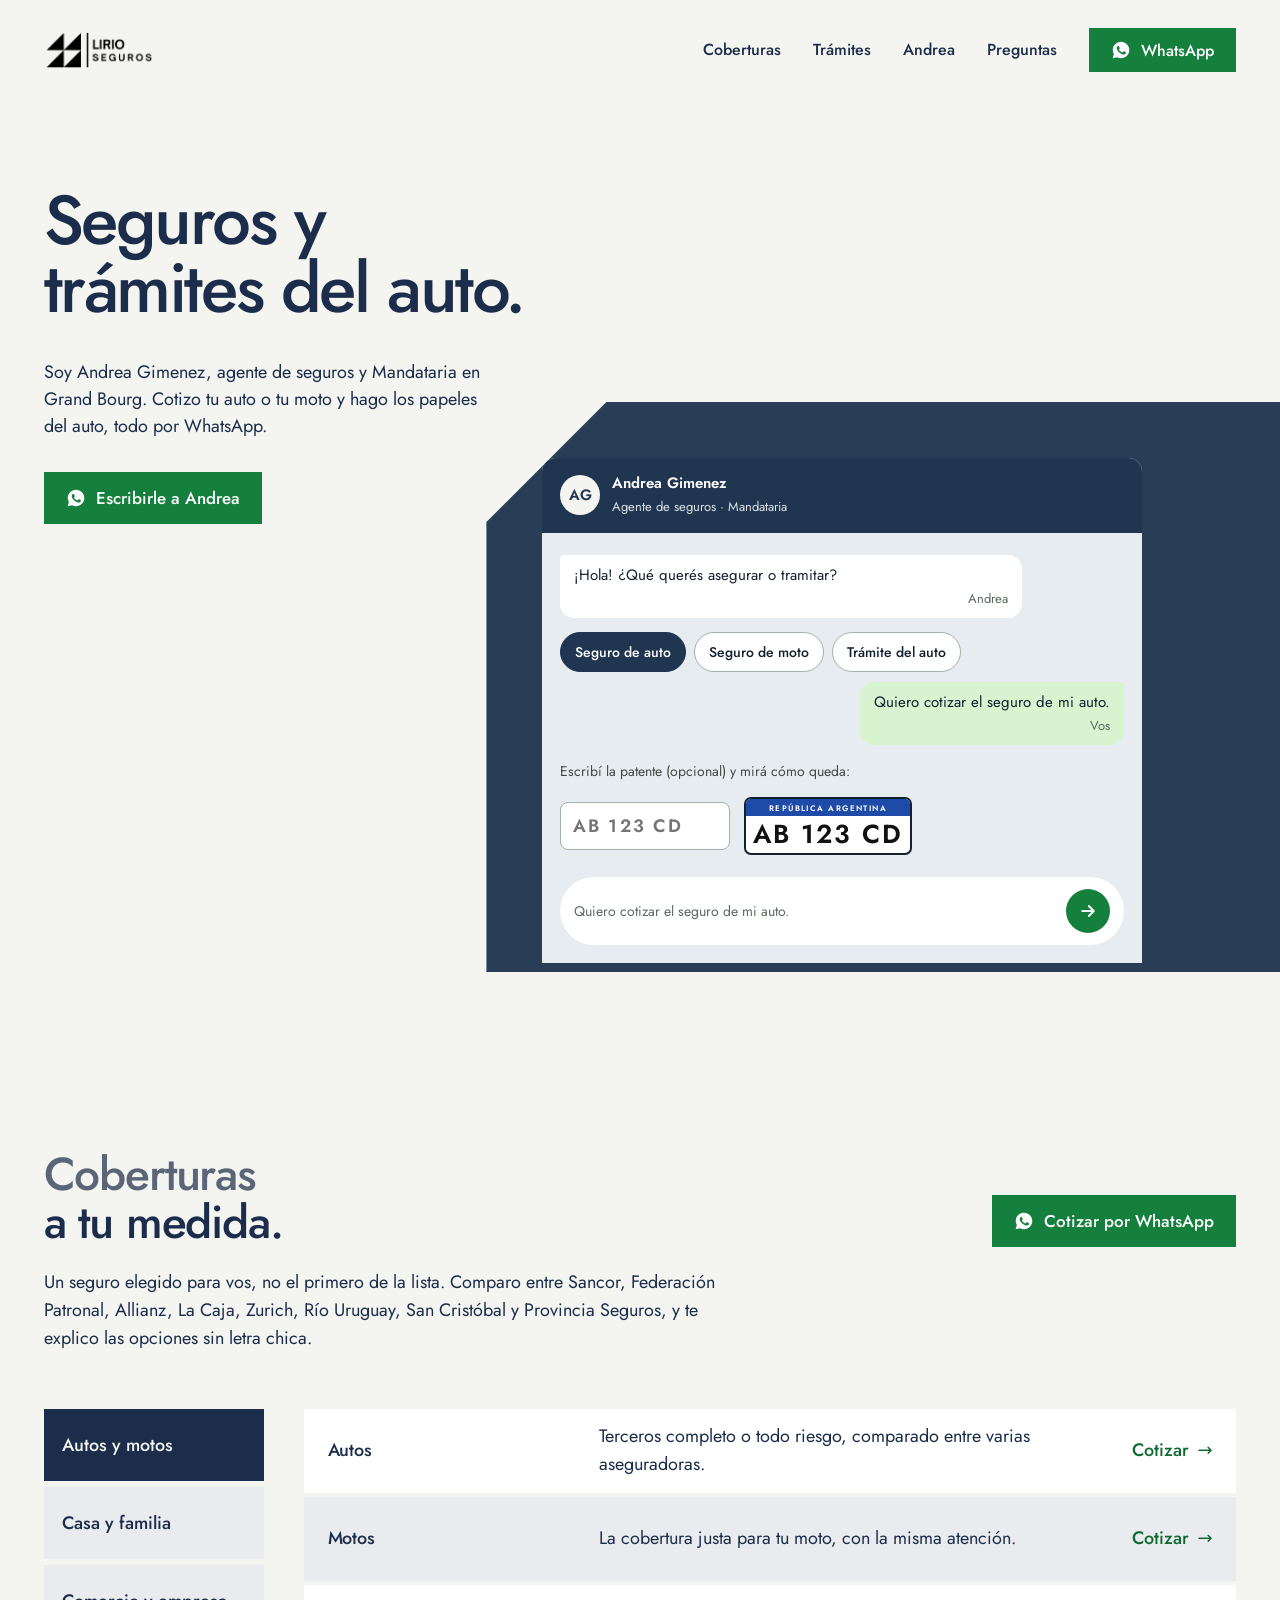
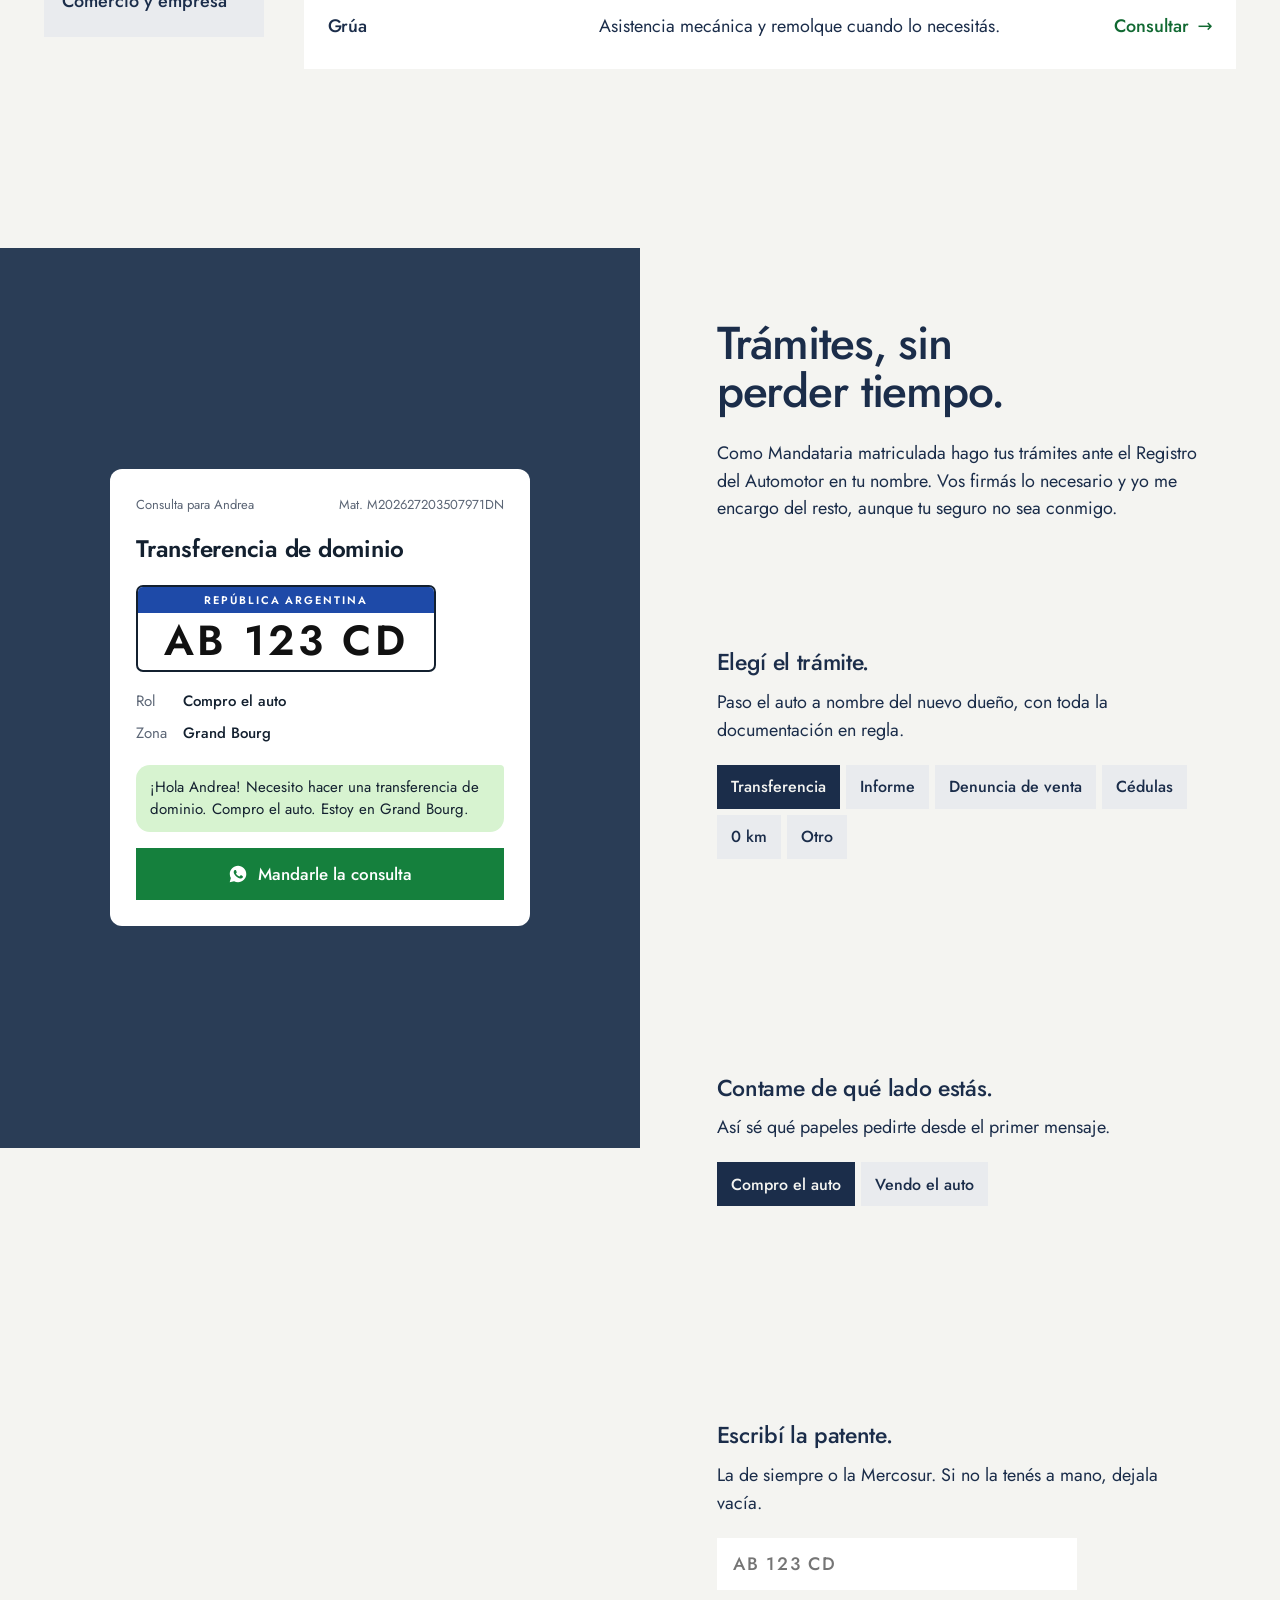
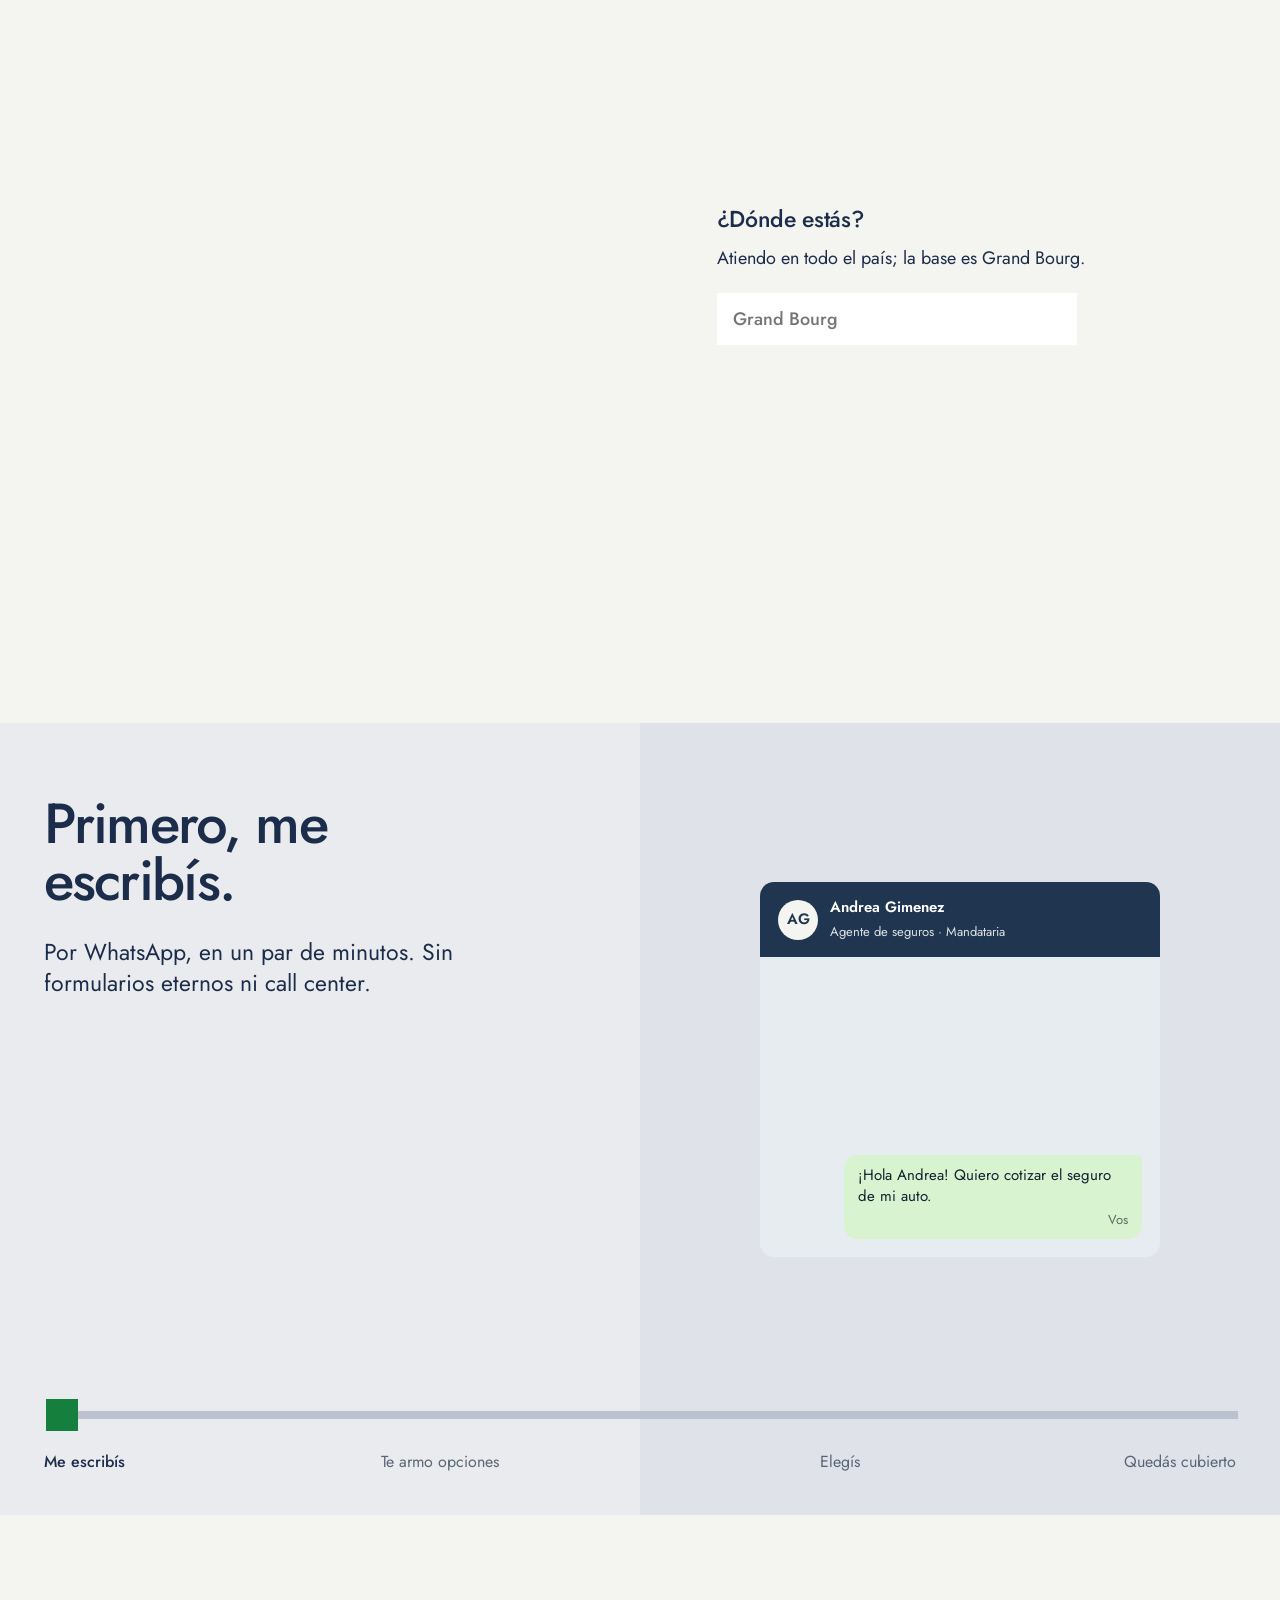
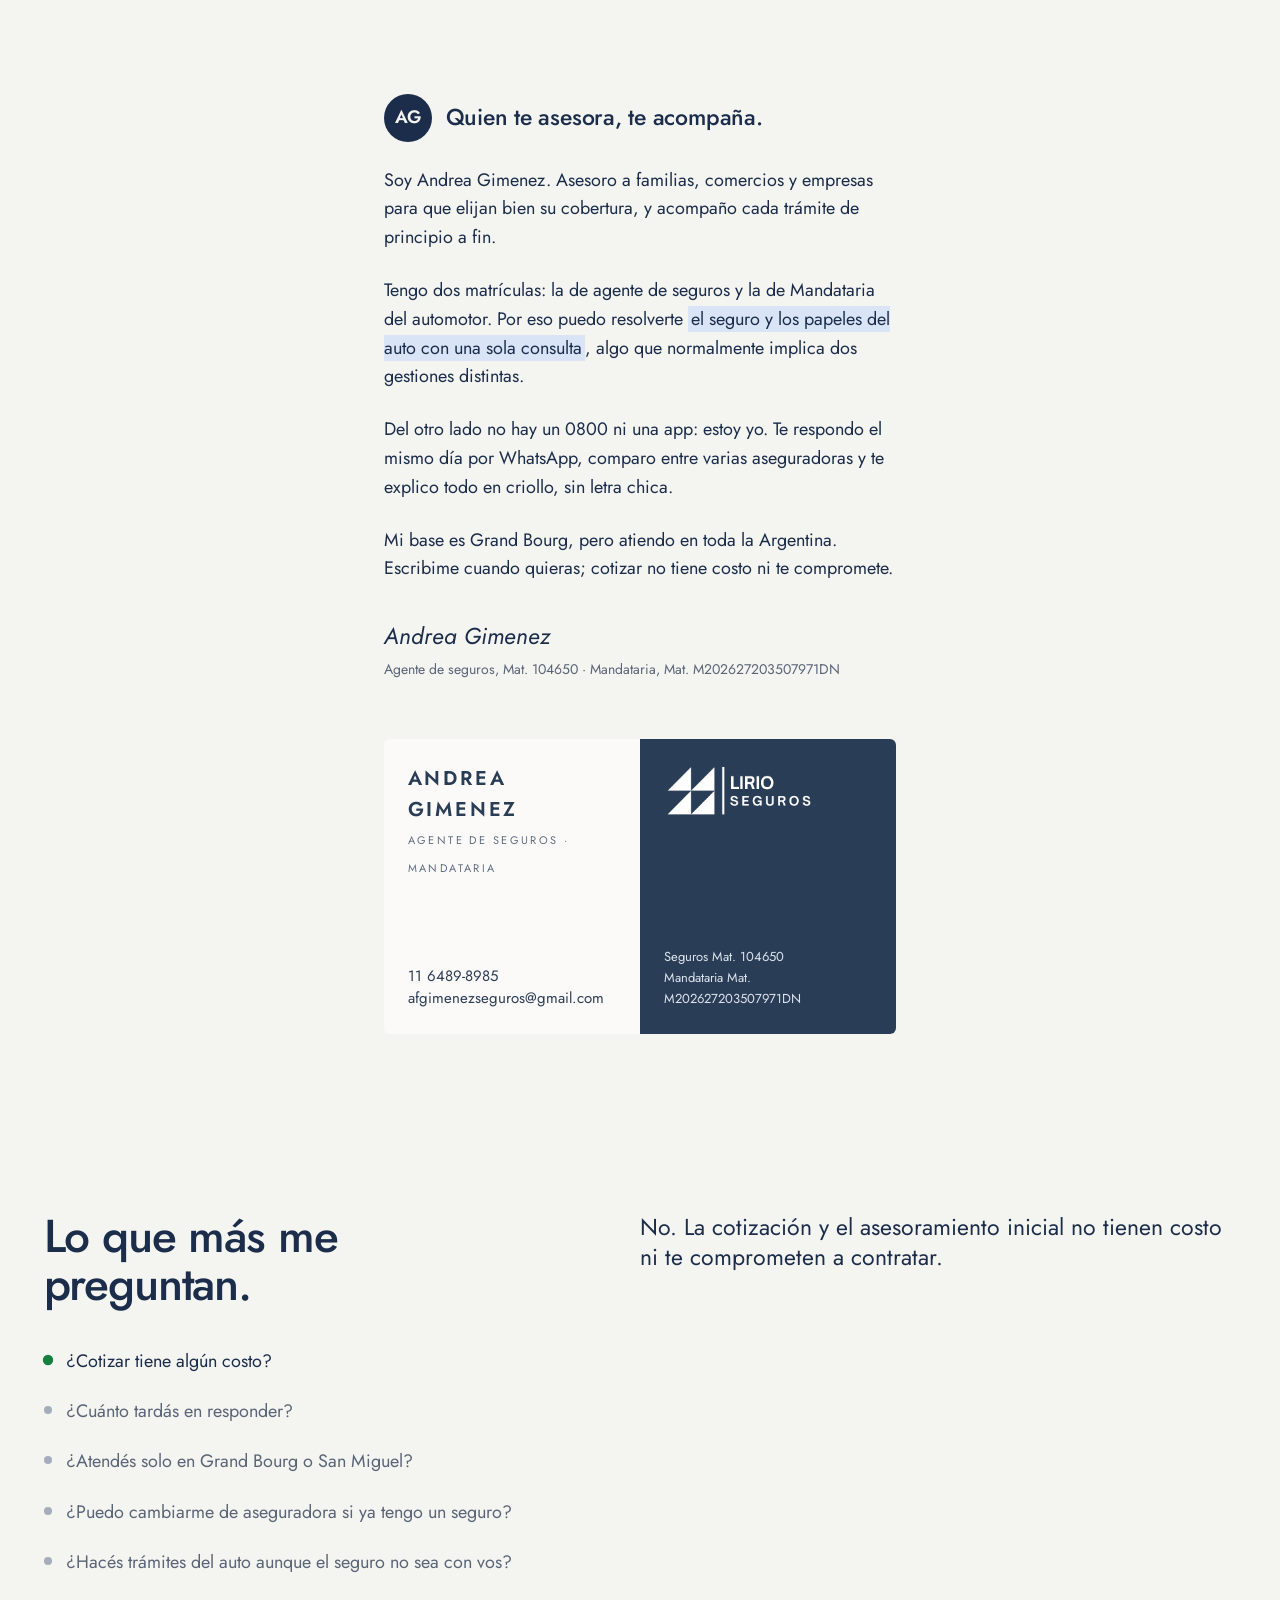
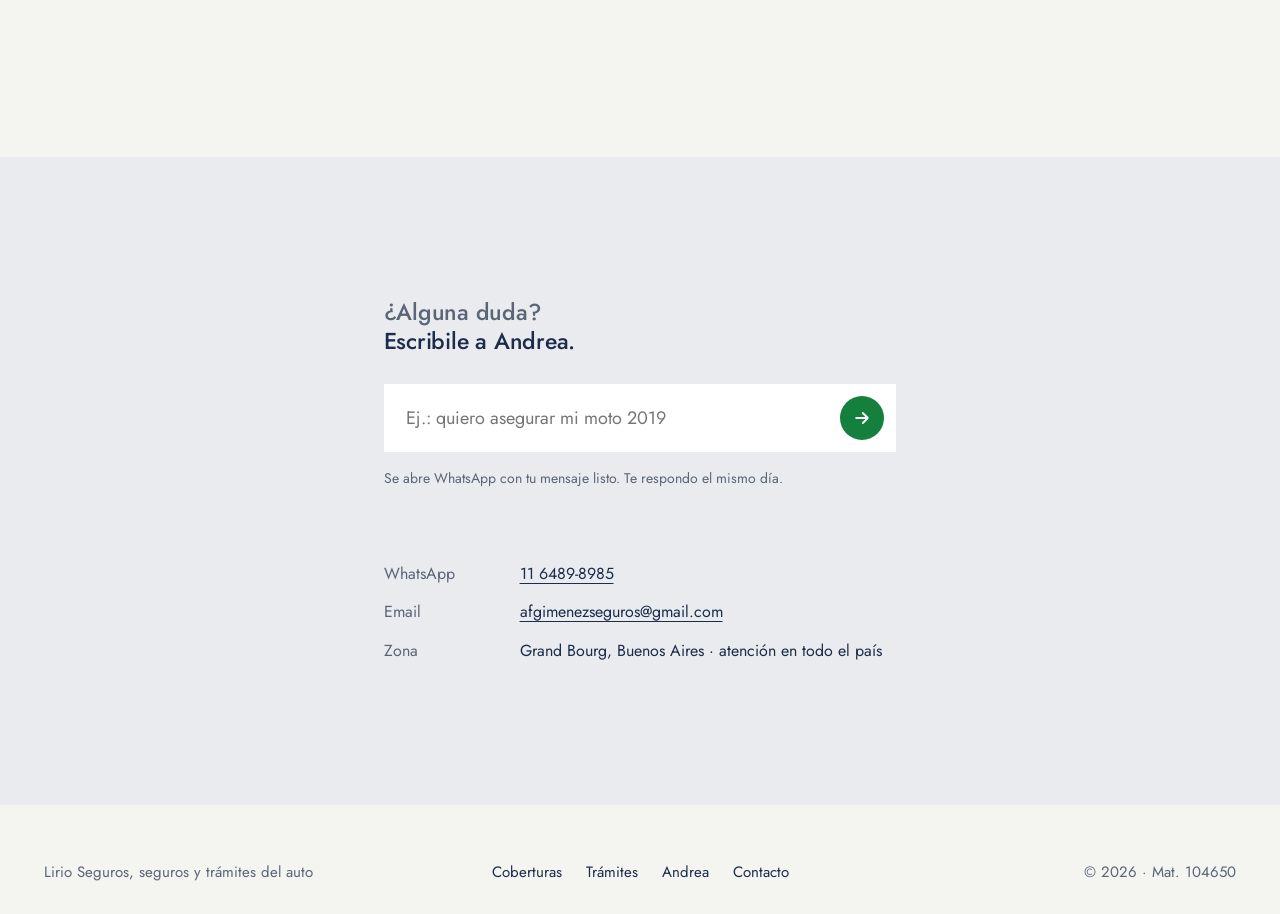
==== commit 26fbb521: "Versión de prueba con taste-skill en /prueba/ (dirección "The product performs") La conversación de " ====
--- a/prueba/index.html
+++ b/prueba/index.html
@@ -2,603 +2,699 @@
 <html lang="es-AR">
 <head>
 <meta charset="UTF-8">
+<script>document.documentElement.classList.add('js');</script>
 <meta name="viewport" content="width=device-width, initial-scale=1.0">
-<title>Web Lirio Seguros</title>
-<meta name="description" content="Andrea Gimenez, agente de seguros y Mandataria del automotor: seguros de auto, hogar, vida, comercio y consorcios, y trámites del auto en un mismo lugar.">
-<meta name="theme-color" content="#14233A">
+<title>Lirio Seguros · Seguros y trámites del auto</title>
+<meta name="description" content="Andrea Gimenez, agente de seguros y Mandataria del automotor en Grand Bourg: seguros de autos y motos, hogar, comercio y más, y trámites del auto, todo por WhatsApp.">
 <meta name="robots" content="noindex">
+<meta name="theme-color" content="#2A3D56">
 <link rel="preconnect" href="https://fonts.googleapis.com">
 <link rel="preconnect" href="https://fonts.gstatic.com" crossorigin>
-<link href="https://fonts.googleapis.com/css2?family=Jost:wght@400;500;600;700&family=IBM+Plex+Mono:wght@400;500;600&family=Instrument+Serif:ital@0;1&display=swap" rel="stylesheet">
+<link href="https://fonts.googleapis.com/css2?family=Jost:ital,wght@0,400;0,500;0,600;1,400&display=swap" rel="stylesheet">
 <link rel="icon" href="[data-uri]">
 <style>
   :root{
-    --paper:#F3EFE6;
-    --paper-2:#E9E3D6;
-    --ink:#14233A;
-    --ink-2:#33425A;
-    --muted:#55606F;
-    --sig:#C8410F;
-    --sig-bright:#E8551C;
-    --white:#FFFDF8;
-    --rule:1px solid var(--ink);
-    --hair:1px solid rgba(20,35,58,.22);
-    --sans:'Jost', system-ui, sans-serif;
-    --mono:'IBM Plex Mono', ui-monospace, monospace;
-    --serif:'Instrument Serif', Georgia, serif;
-    --gut:32px;
-  }
-  *{box-sizing:border-box; border-radius:0;}
-  html{scroll-behavior:smooth;}
-  body{margin:0; background:var(--paper); color:var(--ink); font-family:var(--sans); font-size:18px; line-height:1.55; -webkit-font-smoothing:antialiased;}
+    --ground:#F4F4F1;
+    --tone-1:#E9EBEE;
+    --tone-2:#DFE3E9;
+    --white:#FFFFFF;
+    --ink:#1B2D4A;
+    --soft:#5A6577;
+    --stage:#2A3D56;
+    --stage-ink:#F4F4F1;
+    --accent:#15803D;
+    --accent-press:#116932;
+    --marker:#D9E4F7;
+    --face:'Jost', system-ui, sans-serif;
+    --s-display:clamp(48px, 5.4vw, 80px);
+    --s-head:clamp(32px, 3.6vw, 52px);
+    --s-lead:clamp(20px, 1.8vw, 26px);
+    --s-body:18px;
+    --s-small:14px;
+    --margin:clamp(20px, 3.4vw, 48px);
+    --gap:clamp(120px, 14vw, 200px);
+    --ease:cubic-bezier(.16,1,.3,1);
+  }
+  *{box-sizing:border-box;}
+  html{scroll-behavior:smooth; accent-color:var(--accent); caret-color:var(--accent);}
+  body{margin:0; background:var(--ground); color:var(--ink); font-family:var(--face); font-size:var(--s-body); line-height:1.55; -webkit-font-smoothing:antialiased;}
+  ::selection{background:var(--ink); color:var(--ground);}
+  :focus-visible{outline:3px solid var(--accent); outline-offset:3px;}
+  h1,h2,h3,p,blockquote,figure,dl,dd,ul,ol{margin:0; padding:0;}
+  ul,ol{list-style:none;}
   a{color:inherit;}
   img{display:block; max-width:100%;}
-  h1,h2,h3,p{margin:0;}
-  .page{max-width:1320px; margin:0 auto; border-left:var(--hair); border-right:var(--hair); background:var(--paper);}
-  .pad{padding-left:var(--gut); padding-right:var(--gut);}
-  .mono{font-family:var(--mono); font-size:12.5px; letter-spacing:.04em; text-transform:uppercase;}
-  .sig{color:var(--sig);}
-  @media (max-width:720px){ :root{--gut:16px;} body{font-size:17px;} }
-  @media (prefers-reduced-motion: reduce){ *{transition:none !important; animation:none !important;} html{scroll-behavior:auto;} }
-
-  /* ---------- Registro superior ---------- */
-  .registry{display:flex; gap:24px; justify-content:space-between; padding-top:9px; padding-bottom:9px; background:var(--ink); color:var(--paper); overflow:hidden;}
-  .registry span{white-space:nowrap;}
-  @media (max-width:900px){ .registry span:nth-child(n+3){display:none;} }
-  @media (max-width:520px){ .registry span:nth-child(2){display:none;} }
-
-  /* ---------- Header ---------- */
-  header{position:sticky; top:0; z-index:40; background:var(--paper); border-bottom:var(--rule);}
-  .bar{display:flex; align-items:stretch; min-height:72px;}
-  nav.index{flex:1;}
-  .menu-btn{margin-left:auto;}
-  .brand{display:flex; align-items:center; padding-right:28px; border-right:var(--rule);}
-  .brand img{height:40px; width:auto;}
-  nav.index{display:flex; align-items:stretch;}
-  nav.index a{display:flex; align-items:center; gap:10px; padding:0 22px; text-decoration:none; font-weight:500; font-size:16px; border-right:var(--hair); transition:background .15s, color .15s;}
-  nav.index a i{font-style:normal; font-family:var(--mono); font-size:11px; color:var(--sig);}
-  nav.index a:hover{background:var(--ink); color:var(--paper);}
-  .bar-cta{display:flex; align-items:center; gap:10px; padding:0 26px; background:var(--sig); color:#fff; text-decoration:none; font-weight:600; font-size:16px; transition:background .15s;}
-  .bar-cta:hover{background:var(--ink);}
-  .menu-btn{display:none; border:0; border-left:var(--rule); background:none; padding:0 18px; cursor:pointer; font:600 12px var(--mono); letter-spacing:.08em; text-transform:uppercase; color:var(--ink);}
-  .drawer{display:none; border-top:var(--rule);}
-  .drawer a{display:flex; justify-content:space-between; padding:16px var(--gut); border-bottom:var(--hair); text-decoration:none; font-size:22px; font-weight:500;}
-  .drawer a i{font-style:normal; font-family:var(--mono); font-size:12px; color:var(--sig); align-self:center;}
-  .drawer.open{display:block;}
-  @media (max-width:1060px){ nav.index{display:none;} .menu-btn{display:block;} }
-  @media (max-width:560px){ .bar-cta span{display:none;} .bar-cta{padding:0 18px;} .brand img{height:34px;} .brand{padding-right:16px;} .bar{min-height:62px;} }
+  .wrap{padding:0 var(--margin); max-width:1440px; margin:0 auto;}
+  .sec{padding-top:var(--gap);}
+  .h2{font-size:var(--s-head); font-weight:500; line-height:1.04; letter-spacing:-0.025em; text-wrap:balance;}
+  .h2 .soft{color:var(--soft); display:block;}
+  .btn{display:inline-flex; align-items:center; gap:10px; min-height:52px; padding:0 22px; background:var(--accent); color:#fff; font:500 17px var(--face); text-decoration:none; border:0; cursor:pointer; transition:background .2s ease, transform .2s var(--ease);}
+  .btn:hover{background:var(--accent-press);}
+  .btn:active{transform:translateY(1px) scale(.99);}
+  .btn svg{width:20px; height:20px; flex:none;}
+  .skip{position:absolute; left:var(--margin); top:-80px; background:var(--ink); color:#fff; padding:12px 16px; z-index:10; text-decoration:none;}
+  .skip:focus{top:12px;}
+
+  /* ---------- Navegación ---------- */
+  .nav{display:flex; align-items:center; justify-content:space-between; gap:24px; padding-top:28px;}
+  .nav img{height:40px; width:auto;}
+  .nav ul{display:flex; gap:32px; align-items:center;}
+  .nav ul a{font-size:16px; font-weight:500; text-decoration:underline; text-decoration-thickness:2px; text-underline-offset:6px; text-decoration-color:transparent; transition:text-decoration-color .25s ease;}
+  .nav ul a:hover{text-decoration-color:currentColor;}
+  .nav ul a.btn{text-decoration:none;}
+  .nav .btn{min-height:44px; font-size:16px;}
+  @media (max-width:900px){ .nav ul li:not(:last-child){display:none;} .nav img{height:34px;} }
 
   /* ---------- Hero ---------- */
-  .hero{display:grid; grid-template-columns:7fr 5fr; border-bottom:var(--rule);}
-  .hero-main{padding-top:56px; padding-bottom:48px; border-right:var(--rule); display:flex; flex-direction:column; justify-content:space-between; gap:48px; position:relative; overflow:hidden;}
-  .hero-meta{display:flex; justify-content:space-between; gap:20px; color:var(--muted);}
-  .hero h1{font-family:var(--sans); font-weight:600; font-size:clamp(46px,7.4vw,108px); line-height:.92; letter-spacing:-0.035em;}
-  .hero h1 .ser{font-family:var(--serif); font-weight:400; font-style:italic; letter-spacing:-0.01em; color:var(--sig);}
-  .hero h1 .strike{position:relative; white-space:nowrap;}
-  .hero-foot{display:grid; grid-template-columns:1fr auto; gap:32px; align-items:end;}
-  .hero-foot p{max-width:520px; font-size:19px; color:var(--ink-2);}
-  .stamp{width:132px; height:132px; border:2px solid var(--sig); color:var(--sig); display:grid; place-items:center; text-align:center; transform:rotate(-8deg); font-family:var(--mono); font-size:11px; line-height:1.35; letter-spacing:.06em; text-transform:uppercase; position:relative; flex:none;}
-  .stamp::before{content:""; position:absolute; inset:5px; border:1px solid var(--sig);}
-  .stamp b{display:block; font-family:var(--sans); font-size:24px; letter-spacing:-0.01em; text-transform:none; line-height:1; margin:4px 0;}
-
-  /* Solicitud */
-  .form-col{background:var(--white); display:flex; flex-direction:column;}
-  .form-head{display:flex; justify-content:space-between; padding:14px var(--gut); border-bottom:var(--rule); background:var(--paper-2);}
-  .form-body{padding:28px var(--gut) 30px; display:flex; flex-direction:column; gap:24px; flex:1;}
-  .form-body h2{font-size:30px; font-weight:600; letter-spacing:-0.02em; line-height:1.05;}
-  .q{display:grid; gap:12px;}
-  .q-label{display:flex; gap:10px; align-items:baseline;}
-  .q-label .n{font-family:var(--mono); font-size:12px; color:var(--sig);}
-  .q-label span:last-child{font-weight:600; font-size:16px;}
-  .opts{display:grid; grid-template-columns:1fr 1fr; border-top:var(--hair); border-left:var(--hair);}
-  .opt{position:relative; border-right:var(--hair); border-bottom:var(--hair);}
-  .opt input{position:absolute; opacity:0; pointer-events:none;}
-  .opt label{display:flex; align-items:center; gap:10px; padding:11px 12px; cursor:pointer; font-size:15.5px; transition:background .12s;}
-  .opt label::before{content:""; width:14px; height:14px; border:1.5px solid var(--ink); flex:none; background:var(--white);}
-  .opt label:hover{background:var(--paper);}
-  .opt input:checked + label{background:var(--ink); color:var(--paper);}
-  .opt input:checked + label::before{background:var(--sig); border-color:var(--sig); box-shadow:inset 0 0 0 2px var(--ink);}
-  .opt input:focus-visible + label{outline:2px solid var(--sig); outline-offset:-2px;}
-  .line-input{width:100%; border:0; border-bottom:var(--rule); background:transparent; font:inherit; font-size:18px; padding:8px 0; color:var(--ink);}
-  .line-input:focus{outline:none; border-bottom:2px solid var(--sig);}
-  .send{display:flex; justify-content:space-between; align-items:center; gap:16px; width:100%; padding:18px 20px; border:0; background:var(--sig); color:#fff; font:600 18px var(--sans); cursor:pointer; text-decoration:none; transition:background .15s;}
-  .send:hover{background:var(--ink);}
-  .send svg{width:22px; height:22px; flex:none;}
-  .send .arrow{font-family:var(--mono); font-size:20px;}
-  .fine{color:var(--muted); font-size:12px; line-height:1.5;}
-
-  @media (max-width:980px){
-    .hero{grid-template-columns:1fr;}
-    .hero-main{border-right:0; border-bottom:var(--rule); padding-top:36px;}
-    .hero-foot{grid-template-columns:1fr;}
-    .stamp{position:absolute; right:var(--gut); top:28px; width:104px; height:104px; font-size:9.5px;}
-    .stamp b{font-size:19px;}
-    .hero-meta{padding-right:120px; flex-direction:column; gap:4px;}
-  }
-  @media (max-width:420px){ .opt label{font-size:14.5px; padding:10px;} }
-
-  /* ---------- Aseguradoras ---------- */
-  .insurers{display:grid; grid-template-columns:auto 1fr; border-bottom:var(--rule);}
-  .insurers .lbl{padding:16px var(--gut); border-right:var(--rule); display:flex; align-items:center; background:var(--paper-2);}
-  .insurers ul{list-style:none; margin:0; padding:0; display:flex; flex-wrap:wrap;}
-  .insurers li{padding:16px 22px; font-weight:500; font-size:16px; border-right:var(--hair);}
-  @media (max-width:720px){ .insurers{grid-template-columns:1fr;} .insurers .lbl{border-right:0; border-bottom:var(--hair);} .insurers li{padding:10px 16px; font-size:15px; border-bottom:var(--hair);} }
-
-  /* ---------- Sección genérica ---------- */
-  .sec{border-bottom:var(--rule);}
-  .sec-head{display:grid; grid-template-columns:200px 1fr; border-bottom:var(--rule);}
-  .sec-num{padding:28px var(--gut); border-right:var(--rule); display:flex; flex-direction:column; justify-content:space-between; gap:18px;}
-  .sec-num b{font-family:var(--serif); font-weight:400; font-size:76px; line-height:.8; color:var(--sig);}
-  .sec-title{padding:28px var(--gut) 34px; display:grid; gap:14px; align-content:end;}
-  .sec-title h2{font-size:clamp(36px,5.2vw,72px); font-weight:600; letter-spacing:-0.03em; line-height:.95;}
-  .sec-title h2 .ser{font-family:var(--serif); font-style:italic; font-weight:400; letter-spacing:-0.01em;}
-  .sec-title p{max-width:640px; color:var(--ink-2); font-size:19px;}
-  @media (max-width:720px){
-    .sec-head{grid-template-columns:1fr;}
-    .sec-num{flex-direction:row; align-items:end; border-right:0; border-bottom:var(--hair); padding-top:18px; padding-bottom:14px;}
-    .sec-num b{font-size:54px;}
-  }
-
-  /* ---------- Coberturas: tabla ---------- */
-  .cov-table{list-style:none; margin:0; padding:0;}
-  .cov-row{display:grid; grid-template-columns:200px 1.1fr 1.4fr 180px; border-bottom:var(--hair); text-decoration:none; transition:background .18s, color .18s;}
-  .cov-row > *{padding:22px var(--gut);}
-  .cov-row .c-id{border-right:var(--hair); display:flex; align-items:center;}
-  .cov-row h3{font-size:clamp(24px,2.6vw,34px); font-weight:500; letter-spacing:-0.02em; line-height:1.05; display:flex; align-items:center;}
-  .cov-row p{color:var(--ink-2); display:flex; align-items:center; font-size:16.5px;}
-  .cov-row .c-go{display:flex; align-items:center; justify-content:flex-end; gap:10px; font-weight:600; font-size:15px; border-left:var(--hair); color:var(--sig);}
-  .cov-row .c-go b{font-family:var(--mono); font-size:20px; font-weight:400; transition:transform .18s;}
-  .cov-row:hover,.cov-row.is-active{background:var(--ink); color:var(--paper);}
-  .cov-row:hover p,.cov-row.is-active p{color:rgba(243,239,230,.8);}
-  .cov-row:hover .c-go,.cov-row.is-active .c-go{color:#FF8A5B;}
-  .cov-row:hover .c-go b,.cov-row.is-active .c-go b{transform:translateX(6px);}
-  .cov-row:hover .c-id,.cov-row.is-active .c-id{color:#FF8A5B;}
-  .cov-row.lead h3{font-weight:600;}
-  .cov-row.lead .c-id::after{content:"Más pedido"; margin-left:10px; padding:2px 6px; background:var(--sig); color:#fff; font-size:10px;}
-  .cov-extra{display:grid; grid-template-columns:200px 1fr; }
-  .cov-extra > div{padding:18px var(--gut);}
-  .cov-extra > div:first-child{border-right:var(--hair);}
-  @media (max-width:900px){
-    .cov-row{grid-template-columns:1fr auto; grid-template-areas:"id go" "t t" "p p";}
-    .cov-row > *{padding:0 var(--gut);}
-    .cov-row .c-id{grid-area:id; border-right:0; padding-top:18px;}
-    .cov-row .c-go{grid-area:go; border-left:0; padding-top:18px;}
-    .cov-row h3{grid-area:t; padding-top:8px;}
-    .cov-row p{grid-area:p; padding-top:6px; padding-bottom:20px; font-size:15.5px;}
-    .cov-extra{grid-template-columns:1fr;}
-    .cov-extra > div:first-child{border-right:0; padding-bottom:0;}
-  }
-
-  /* ---------- Comparación ---------- */
-  .ledger{display:grid; grid-template-columns:200px 1fr 1fr;}
-  .ledger .side{border-right:var(--rule); padding:28px var(--gut);}
-  .ledger .col{padding:28px var(--gut) 36px;}
-  .ledger .col + .col{border-left:var(--rule); background:var(--ink); color:var(--paper);}
-  .ledger h3{font-family:var(--mono); font-size:12.5px; letter-spacing:.06em; text-transform:uppercase; font-weight:500; padding-bottom:14px; border-bottom:var(--hair);}
-  .ledger .col + .col h3{border-bottom-color:rgba(243,239,230,.25); color:#FF8A5B;}
-  .ledger ol{list-style:none; margin:0; padding:0;}
-  .ledger li{display:grid; grid-template-columns:36px 1fr; padding:16px 0; border-bottom:var(--hair); font-size:19px; line-height:1.35;}
-  .ledger .col + .col li{border-bottom-color:rgba(243,239,230,.18); font-weight:500;}
-  .ledger li span{font-family:var(--mono); font-size:12px; padding-top:5px; opacity:.7;}
-  .ledger .col:not(.col + .col) li em{font-style:normal; text-decoration:line-through; text-decoration-thickness:1.5px; text-decoration-color:var(--sig); color:var(--muted);}
-  @media (max-width:900px){ .ledger{grid-template-columns:1fr;} .ledger .side{display:none;} .ledger .col + .col{border-left:0; border-top:var(--rule);} .ledger li{font-size:17px;} }
-
-  /* ---------- Mandataria ---------- */
-  .mand{display:grid; grid-template-columns:5fr 7fr;}
-  .mand-art{border-right:var(--rule); background:var(--ink); color:var(--paper); padding:32px var(--gut); display:flex; flex-direction:column; gap:28px; position:relative; overflow:hidden; min-height:520px;}
-  .tri{position:relative; align-self:flex-end; margin:auto calc(-1 * var(--gut)) -32px 0; width:62%; aspect-ratio:1; display:grid; grid-template-columns:1fr 1fr; grid-template-rows:1fr 1fr; opacity:.95;}
-  .tri i{display:block;}
-  .tri i:nth-child(1){background:var(--paper); clip-path:polygon(0 100%,100% 0,100% 100%);}
-  .tri i:nth-child(2){background:var(--paper); clip-path:polygon(0 100%,100% 0,100% 100%);}
-  .tri i:nth-child(3){background:var(--sig); clip-path:polygon(0 100%,100% 0,100% 100%);}
-  .tri i:nth-child(4){background:var(--paper); clip-path:polygon(0 100%,100% 0,100% 100%);}
-  .mand-art p{position:relative; max-width:380px; font-size:19px; color:rgba(243,239,230,.88);}
-  .mand-art .mono{position:relative; color:#FF8A5B;}
-  .mand-art .btn-out{position:relative; align-self:flex-start; display:inline-flex; gap:12px; align-items:center; padding:15px 20px; background:var(--sig); color:#fff; text-decoration:none; font-weight:600; transition:background .15s, color .15s;}
-  .mand-art .btn-out:hover{background:var(--paper); color:var(--ink);}
-  .mand-art .btn-out svg{width:20px; height:20px;}
-  dl.tram{margin:0; display:grid; grid-template-columns:1fr 1fr;}
-  dl.tram > div{padding:24px var(--gut) 28px; border-bottom:var(--hair); display:grid; gap:8px; align-content:start;}
-  dl.tram > div:nth-child(odd){border-right:var(--hair);}
-  dl.tram > div:nth-last-child(-n+2){border-bottom:0;}
-  dl.tram dt{display:flex; gap:12px; align-items:baseline; font-weight:600; font-size:22px; letter-spacing:-0.01em; line-height:1.15;}
-  dl.tram dt span{font-family:var(--mono); font-size:12px; font-weight:500; color:var(--sig);}
-  dl.tram dd{margin:0; color:var(--ink-2); font-size:16px; padding-left:32px;}
-  @media (max-width:980px){ .mand{grid-template-columns:1fr;} .mand-art{border-right:0; border-bottom:var(--rule); min-height:0;} .tri{width:44%;} }
-  @media (max-width:620px){ dl.tram{grid-template-columns:1fr;} dl.tram > div:nth-child(odd){border-right:0;} dl.tram > div:nth-last-child(2){border-bottom:var(--hair);} dl.tram dt{font-size:20px;} .tri{width:60%;} }
-
-  /* ---------- Pasos ---------- */
-  .steps{display:grid; grid-template-columns:200px repeat(3,1fr);}
-  .steps .side{border-right:var(--rule);}
-  .step{padding:30px var(--gut) 40px; border-right:var(--hair); display:grid; gap:12px; align-content:start;}
-  .step:last-child{border-right:0;}
-  .step .mono{color:var(--sig);}
-  .step h3{font-size:26px; font-weight:600; letter-spacing:-0.02em; line-height:1.05;}
-  .step p{color:var(--ink-2); font-size:16.5px;}
-  @media (max-width:900px){ .steps{grid-template-columns:1fr;} .steps .side{display:none;} .step{border-right:0; border-bottom:var(--hair);} .step:last-child{border-bottom:0;} }
-
-  /* ---------- Andrea ---------- */
-  .andrea{display:grid; grid-template-columns:200px 1fr 380px;}
-  .andrea .side{border-right:var(--rule);}
-  .andrea-text{padding:36px var(--gut) 44px; display:grid; gap:28px; align-content:start;}
-  .pull{font-family:var(--serif); font-size:clamp(32px,4vw,56px); line-height:1.04; letter-spacing:-0.01em;}
-  .pull::before{content:"“"; color:var(--sig);}
-  .pull::after{content:"”"; color:var(--sig);}
-  .andrea-text .by{margin-top:-12px; color:var(--muted);}
-  .andrea-text p.body{max-width:640px; color:var(--ink-2);}
-  .credential{border-left:var(--rule); background:var(--white); display:flex; flex-direction:column;}
-  .credential .c-head{padding:14px var(--gut); border-bottom:var(--rule); background:var(--paper-2); display:flex; justify-content:space-between;}
-  .credential .c-name{padding:26px var(--gut) 20px; border-bottom:var(--hair);}
-  .credential .c-name b{display:block; font-size:28px; font-weight:600; letter-spacing:.08em; text-transform:uppercase; line-height:1.05;}
-  .credential .c-name span{display:block; margin-top:8px; color:var(--muted); font-size:16px;}
-  .credential dl{margin:0;}
-  .credential dl div{display:grid; grid-template-columns:120px 1fr; border-bottom:var(--hair);}
-  .credential dt{padding:12px var(--gut); font-family:var(--mono); font-size:11.5px; letter-spacing:.04em; text-transform:uppercase; color:var(--muted); border-right:var(--hair); display:flex; align-items:center;}
-  .credential dd{margin:0; padding:12px 16px; font-weight:500; font-size:15.5px; overflow-wrap:anywhere;}
-  .credential .c-foot{margin-top:auto; padding:16px var(--gut); display:flex; gap:10px; flex-wrap:wrap;}
-  .credential .c-foot span{padding:6px 10px; border:var(--rule); font-size:13.5px; font-weight:500;}
-  @media (max-width:1100px){ .andrea{grid-template-columns:1fr 360px;} .andrea .side{display:none;} }
-  @media (max-width:820px){ .andrea{grid-template-columns:1fr;} .credential{border-left:0; border-top:var(--rule);} .credential dl div{grid-template-columns:110px 1fr;} }
-
-  /* ---------- FAQ ---------- */
-  .faq details{border-bottom:var(--hair);}
-  .faq details:last-child{border-bottom:0;}
-  .faq summary{list-style:none; cursor:pointer; display:grid; grid-template-columns:200px 1fr 80px; align-items:center;}
-  .faq summary::-webkit-details-marker{display:none;}
-  .faq summary > *{padding:22px var(--gut);}
-  .faq summary .mono{border-right:var(--hair); color:var(--sig); align-self:stretch; display:flex; align-items:center;}
-  .faq summary h3{font-size:clamp(19px,2vw,24px); font-weight:500; letter-spacing:-0.01em; line-height:1.2;}
-  .faq summary .tog{font-family:var(--mono); font-size:22px; text-align:center; border-left:var(--hair); align-self:stretch; display:flex; align-items:center; justify-content:center; transition:background .15s;}
-  .faq summary:hover .tog{background:var(--ink); color:var(--paper);}
-  .faq details[open] .tog{background:var(--sig); color:#fff;}
-  .faq details[open] .tog::before{content:"−";}
-  .faq details:not([open]) .tog::before{content:"+";}
-  .faq .ans{display:grid; grid-template-columns:200px 1fr 80px;}
-  .faq .ans p{grid-column:2; padding:0 var(--gut) 26px; color:var(--ink-2); max-width:760px;}
-  @media (max-width:720px){
-    .faq summary{grid-template-columns:1fr 56px;}
-    .faq summary .mono{display:none;}
-    .faq .ans{grid-template-columns:1fr;}
-    .faq .ans p{grid-column:1;}
-  }
-
-  /* ---------- Contacto ---------- */
-  .contact{display:grid; grid-template-columns:200px 1fr; background:var(--sig); color:#fff;}
-  .contact .side{border-right:1px solid rgba(255,255,255,.35); padding:28px var(--gut);}
-  .contact-main{padding:44px var(--gut) 52px; display:grid; gap:30px;}
-  .contact h2{font-size:clamp(40px,6.6vw,96px); font-weight:600; letter-spacing:-0.035em; line-height:.92;}
-  .contact h2 .ser{font-family:var(--serif); font-style:italic; font-weight:400;}
-  .bignum{display:inline-flex; align-items:center; gap:18px; font-size:clamp(34px,5.4vw,74px); font-weight:500; letter-spacing:-0.02em; text-decoration:none; border-bottom:3px solid #fff; padding-bottom:4px; line-height:1; width:max-content; max-width:100%; transition:gap .2s;}
-  .bignum:hover{gap:28px;}
-  .bignum svg{width:.7em; height:.7em; flex:none;}
-  .contact-data{display:flex; flex-wrap:wrap; gap:0; border-top:1px solid rgba(255,255,255,.35);}
-  .contact-data div{padding:16px 28px 0 0; margin-right:28px;}
-  .contact-data .mono{opacity:.8; display:block; margin-bottom:4px;}
-  .contact-data a{text-decoration:none; border-bottom:1px solid rgba(255,255,255,.5);}
-  @media (max-width:720px){ .contact{grid-template-columns:1fr;} .contact .side{display:none;} .bignum{width:auto;} }
-
-  /* ---------- Footer ---------- */
-  footer{background:var(--ink); color:var(--paper);}
-  .foot-grid{display:grid; grid-template-columns:200px 1fr 1fr 1fr;}
-  .foot-grid > div{padding:30px var(--gut); border-right:1px solid rgba(243,239,230,.18); font-size:15px; display:grid; gap:6px; align-content:start;}
-  .foot-grid > div:last-child{border-right:0;}
-  .foot-grid .mono{color:#FF8A5B; margin-bottom:6px;}
-  .foot-grid a{text-decoration:none;}
-  .foot-grid a:hover{text-decoration:underline;}
-  .foot-logo img{height:40px; width:auto; filter:invert(1);}
-  .foot-word{font-weight:600; font-size:clamp(64px,15vw,220px); letter-spacing:-0.05em; line-height:.78; padding:22px var(--gut) 0; border-top:1px solid rgba(243,239,230,.18); overflow:hidden; color:rgba(243,239,230,.08); white-space:nowrap;}
-  .foot-legal{display:flex; justify-content:space-between; gap:16px; flex-wrap:wrap; padding:14px var(--gut) 18px; border-top:1px solid rgba(243,239,230,.18); color:rgba(243,239,230,.7);}
-  @media (max-width:900px){ .foot-grid{grid-template-columns:1fr 1fr;} .foot-grid > div{border-bottom:1px solid rgba(243,239,230,.18);} }
-  @media (max-width:520px){ .foot-grid{grid-template-columns:1fr;} .foot-grid > div{border-right:0;} footer{padding-bottom:64px;} }
-
-  /* ---------- Barra fija móvil ---------- */
-  .dock{display:none;}
-  @media (max-width:720px){
-    .dock{display:flex; position:fixed; left:0; right:0; bottom:0; z-index:50; background:var(--sig); color:#fff; text-decoration:none; justify-content:space-between; align-items:center; padding:16px var(--gut) calc(16px + env(safe-area-inset-bottom)); font-weight:600; font-size:17px; border-top:2px solid var(--ink); transform:translateY(110%); transition:transform .25s ease;}
-    .dock.show{transform:none;}
-    .dock span{display:flex; align-items:center; gap:10px;}
-    .dock svg{width:22px; height:22px;}
-    .dock b{font-family:var(--mono); font-weight:400; font-size:20px;}
-  }
+  .hero{position:relative; min-height:min(940px, 100svh); padding-bottom:0;}
+  .hero-copy{padding-top:clamp(64px, 9vw, 130px); max-width:760px; position:relative; z-index:2;}
+  .hero h1{font-size:var(--s-display); font-weight:500; line-height:.98; letter-spacing:-0.035em;}
+  @media (min-width:861px){ .hero h1{text-wrap:balance;} }
+  .hero-copy p{margin-top:36px; font-size:var(--s-body); line-height:1.5; max-width:40ch;}
+  .hero-copy .btn{margin-top:32px;}
+  .stage{position:absolute; right:0; bottom:0; width:62%; height:calc(100% - 330px); min-height:540px; background:var(--stage); clip-path:polygon(120px 0, 100% 0, 100% 100%, 0 100%, 0 120px); overflow:hidden;}
+  .stage-inner{position:absolute; left:56px; top:56px;}
+  @media (max-width:1100px){ .stage{width:70%;} }
+  @media (max-width:860px){
+    .hero{min-height:0;}
+    .hero-copy{padding-top:56px;}
+    .hero h1{font-size:clamp(40px,10vw,60px);}
+    .hero-copy p{font-size:17px; margin-top:24px;}
+    .hero-copy .btn{width:100%; justify-content:center;}
+    .hero-copy p{max-width:none;}
+    .cov-note,.tram-col > p.intro,.step p{max-width:none;}
+    .stage{position:relative; width:calc(100% + 2 * var(--margin)); margin:48px calc(-1 * var(--margin)) 0; height:auto; min-height:0; clip-path:polygon(72px 0, 100% 0, 100% 100%, 0 100%, 0 72px); padding:36px 16px 0;}
+    .stage-inner{position:relative; left:auto; top:auto;}
+  }
+
+  /* ---------- Fragmento: chat con Andrea (data-ui) ---------- */
+  .chat{width:600px; max-width:100%; background:#E7ECF1; border-radius:14px 14px 0 0; overflow:hidden; font-size:15px; color:#13202F;}
+  .chat-top{display:flex; align-items:center; gap:12px; padding:14px 18px; background:#1F3550; color:#fff;}
+  .chat-top .av{width:40px; height:40px; border-radius:50%; background:#F4F4F1; color:#1F3550; display:grid; place-items:center; font-weight:600; font-size:15px;}
+  .chat-top b{display:block; font-weight:600; font-size:15px;}
+  .chat-top span{font-size:13px; opacity:.85;}
+  .chat-body{padding:22px 18px 18px; display:flex; flex-direction:column; gap:10px;}
+  .bub{max-width:82%; padding:10px 14px; border-radius:4px 14px 14px 14px; background:#fff; line-height:1.4;}
+  .bub.me{align-self:flex-end; background:#D7F3D0; border-radius:14px 4px 14px 14px;}
+  .bub small{display:block; margin-top:4px; font-size:13px; color:#5B6B60; text-align:right;}
+  .chips{display:flex; flex-wrap:wrap; gap:8px; margin-top:4px;}
+  .chip{font:500 14px var(--face); padding:9px 14px; border-radius:999px; border:1px solid #9FB3A6; background:#fff; color:#13202F; cursor:pointer; transition:background .15s, color .15s, border-color .15s;}
+  .chip:hover{border-color:#1F3550;}
+  .chip[aria-pressed="true"]{background:#1F3550; border-color:#1F3550; color:#fff;}
+  .plate-row{display:flex; align-items:center; gap:14px; flex-wrap:wrap; margin-top:6px;}
+  .plate-row label{font-size:14px; color:#3E4D44; width:100%;}
+  .plate-in{font:600 18px var(--face); letter-spacing:.12em; text-transform:uppercase; width:170px; padding:10px 12px; border-radius:8px; border:1px solid #9FB3A6; background:#fff; color:#13202F;}
+  .plate-in:focus{outline:2px solid #1F3550; outline-offset:1px;}
+  .send{display:flex; align-items:center; justify-content:space-between; gap:12px; margin-top:12px; padding:12px 14px; background:#fff; border-radius:999px;}
+  .send span{color:#5B6B60; font-size:14px; overflow:hidden; text-overflow:ellipsis; white-space:nowrap;}
+  .send a{flex:none; width:44px; height:44px; border-radius:50%; background:#15803D; color:#fff; display:grid; place-items:center; transition:transform .2s var(--ease);}
+  .send a:hover{transform:scale(1.06);}
+  .send a svg{width:20px; height:20px;}
+
+  /* Patente Mercosur (dibujada) */
+  .plate{width:168px; flex:none; background:#fff; border:2px solid #13202F; border-radius:7px; overflow:hidden; text-align:center; font-family:var(--face);}
+  .plate .pband{background:#1E4AA8; color:#fff; font-size:8px; font-weight:600; letter-spacing:.18em; padding:3px 0 2px; white-space:nowrap;}
+  .plate .num{font-size:26px; font-weight:600; letter-spacing:.08em; line-height:1.25; color:#111; padding:2px 6px 3px; white-space:nowrap;}
+  .plate.big{width:300px;}
+  .plate.big .pband{font-size:11px; padding:5px 0 4px;}
+  .plate.big .num{font-size:42px;}
+
+  /* ---------- Coberturas: pestañas + bandas ---------- */
+  .cov-head{display:flex; justify-content:space-between; align-items:flex-end; gap:32px; flex-wrap:wrap;}
+  .cov-note{margin-top:22px; max-width:62ch; color:var(--ink);}
+  .agenda{display:grid; grid-template-columns:220px 1fr; gap:40px; margin-top:56px;}
+  .tabs{display:flex; flex-direction:column; gap:6px;}
+  .tab{display:flex; flex-direction:column; justify-content:center; text-align:left; min-height:72px; padding:0 18px; background:var(--tone-1); color:var(--ink); border:0; cursor:pointer; font:500 18px var(--face); transition:background .2s ease, color .2s ease;}
+  .tab small{font-size:var(--s-small); font-weight:400; color:var(--soft);}
+  .tab:hover{background:var(--tone-2);}
+  .tab[aria-selected="true"]{background:var(--ink); color:var(--ground);}
+  .tab[aria-selected="true"] small{color:#C6CEDA;}
+  .bands{display:flex; flex-direction:column; gap:4px;}
+  .js .bands[hidden]{display:none;}
+  .band{display:grid; grid-template-columns:28% 1fr auto; align-items:center; gap:24px; min-height:84px; padding:14px 24px; background:var(--white); text-decoration:none; transition:background .2s ease;}
+  .band:nth-child(even){background:var(--tone-1);}
+  .band > b{font-size:var(--s-body); font-weight:500; letter-spacing:-0.01em;}
+  .band > span{color:var(--ink);}
+  .band em{font-style:normal; font-weight:500; color:var(--accent-press); display:flex; align-items:center; gap:8px; white-space:nowrap;}
+  .band em .arr{font-weight:500; font-size:inherit; transition:transform .25s var(--ease);}
+  .band:hover{background:var(--marker);}
+  .band:hover em .arr{transform:translateX(5px);}
+  .group-title{display:none;}
+  html:not(.js) .group-title{display:block; font-size:20px; font-weight:500; margin:24px 0 8px;}
+  html:not(.js) .tabs{display:none;}
+  @media (max-width:860px){
+    .agenda{grid-template-columns:1fr; gap:16px;}
+    .tabs{display:flex; flex-direction:column; gap:4px;}
+    .tab{min-height:48px; padding:0 16px; font-size:16px; line-height:1.2;}
+    .qs button{width:100%;}
+    .seg{display:grid; grid-template-columns:1fr 1fr;}
+    .chips .chip{flex:1 1 auto;}
+    .tab:hover{background:var(--tone-1);}
+    .tab small{display:none;}
+    .band{grid-template-columns:1fr; gap:6px; padding:18px;}
+    .cov-head .btn{width:100%; justify-content:center;}
+  }
+
+  /* ---------- Trámites: salida fija + controles ---------- */
+  .tram{display:grid; grid-template-columns:6fr 6fr; margin-top:0;}
+  .tram > *{min-width:0;}
+  .tram-field{position:sticky; top:0; height:100svh; background:var(--stage); display:grid; grid-template-columns:minmax(0,1fr); place-items:center; padding:var(--margin);}
+  .tram-col{padding:72px var(--margin) 22vh clamp(32px, 6vw, 96px); max-width:calc(44ch + 160px);}
+  
+  .tram-col > p.intro{margin-top:24px; max-width:44ch;}
+  .step{margin-top:24vh;}
+  .step:first-of-type{margin-top:14vh;}
+  .step h3{font-size:var(--s-lead); font-weight:500; line-height:1.2; letter-spacing:-0.015em; max-width:22ch;}
+  .step p{margin-top:12px; max-width:44ch;}
+  .ctl{margin-top:20px;}
+  .seg{display:flex; flex-wrap:wrap; gap:6px;}
+  .seg button{min-height:44px; padding:0 14px; background:var(--tone-1); color:var(--ink); border:0; font:500 16px var(--face); cursor:pointer; transition:background .15s, color .15s;}
+  .seg button:hover{background:var(--tone-2);}
+  .seg button[aria-pressed="true"]{background:var(--ink); color:var(--ground);}
+  .field{width:100%; max-width:360px; min-height:52px; padding:0 16px; background:var(--white); border:0; font:500 18px var(--face); color:var(--ink);}
+  .field:focus{outline:2px solid var(--accent); outline-offset:0;}
+  .field.upper{text-transform:uppercase; letter-spacing:.1em;}
+  /* La consulta armada (data-ui) */
+  .ticket{width:420px; max-width:100%; overflow-wrap:anywhere; background:#fff; border-radius:12px; padding:26px; color:#13202F; font-size:15px;}
+  .ticket .t-top{display:flex; flex-wrap:wrap; justify-content:space-between; gap:4px 12px; font-size:13px; color:#5B6575;}
+  .ticket .t-title{margin-top:14px; font-size:24px; font-weight:600; letter-spacing:-0.01em;}
+  .ticket .plate{margin-top:18px;}
+  .ticket dl{margin-top:18px; display:grid; grid-template-columns:auto 1fr; gap:8px 16px;}
+  .ticket dt{color:#5B6575;}
+  .ticket dd{font-weight:500;}
+  .ticket .msg{margin-top:20px; background:#D7F3D0; border-radius:14px 4px 14px 14px; padding:12px 14px; line-height:1.45;}
+  .ticket .go{margin-top:16px; width:100%; justify-content:center;}
+  @media (max-width:860px){
+    .tram{grid-template-columns:minmax(0,1fr);}
+    .tram-field{position:relative; height:auto; padding:48px 16px; order:2;}
+    .tram-col{padding:0 var(--margin); max-width:none; order:1;}
+    .step,.step:first-of-type{margin-top:56px;}
+    .tram-col{padding-bottom:48px;}
+  }
+
+  /* ---------- Cómo funciona: deslizador ---------- */
+  .stages{display:grid; grid-template-columns:minmax(0,1fr) minmax(0,1fr); min-height:88svh; position:relative;}
+  .stages > *{min-width:0;}
+  .stages .left{background:var(--tone-1); padding:72px var(--margin) 170px;}
+  .stages .right{background:var(--tone-2); display:grid; grid-template-columns:minmax(0,1fr); place-items:center; padding:72px var(--margin) 170px;}
+  .clause{font-size:clamp(40px, 4.4vw, 70px); font-weight:500; line-height:1.02; letter-spacing:-0.03em; max-width:12ch; transition:opacity .2s ease;}
+  .clause-note{margin-top:28px; max-width:36ch; font-size:var(--s-lead); line-height:1.35; transition:opacity .2s ease;}
+  .rail{position:absolute; left:var(--margin); right:var(--margin); bottom:40px;}
+  .rail input{width:100%; -webkit-appearance:none; appearance:none; height:32px; background:transparent; cursor:pointer;}
+  .rail input::-webkit-slider-runnable-track{height:8px; background:#B9C2CE;}
+  .rail input::-moz-range-track{height:8px; background:#B9C2CE;}
+  .rail input::-moz-range-progress{height:8px; background:var(--ink);}
+  .rail input::-webkit-slider-thumb{-webkit-appearance:none; width:32px; height:32px; margin-top:-12px; background:var(--accent); border:0;}
+  .rail input::-moz-range-thumb{width:32px; height:32px; background:var(--accent); border:0; border-radius:0;}
+  .rail ol{display:grid; grid-template-columns:repeat(4,1fr); margin-top:10px;}
+  .rail li{font-size:16px; color:var(--soft); cursor:pointer;}
+  .rail li:nth-child(2){text-align:center; transform:translateX(-17%);}
+  .rail li:nth-child(3){text-align:center; transform:translateX(17%);}
+  .rail li:last-child{text-align:right;}
+  .rail li.on{color:var(--ink); font-weight:500;}
+  .phone{width:400px; max-width:100%; transition:opacity .2s ease;}
+  .phone .chat{border-radius:14px;}
+  .phone .chat-body{min-height:300px; justify-content:flex-end;}
+  .opt{background:#fff; border-radius:10px; padding:10px 12px; margin-top:6px; display:flex; justify-content:space-between; gap:10px;}
+  .opt b{font-weight:600;}
+  .stage-js-only{display:none;}
+  .js .stage-js-only{display:block;}
+  html:not(.js) .rail{display:none;}
+  @media (max-width:860px){
+    .stages{grid-template-columns:minmax(0,1fr); min-height:0;}
+    .stages .right{order:1; padding:40px 16px;}
+    .rail{position:relative; left:auto; right:auto; bottom:auto; padding:8px var(--margin) 40px; background:var(--tone-1);}
+    .rail input::-webkit-slider-thumb{width:40px; height:40px; margin-top:-16px;}
+    .rail ol{grid-template-columns:1fr 1fr; gap:6px;}
+    .rail li,.rail li:nth-child(2),.rail li:nth-child(3),.rail li:last-child{text-align:left; transform:none; font-size:15px;}
+    .stages .left{order:2; padding:40px var(--margin) 32px;}
+    .rail{order:3 !important; padding-bottom:40px !important;}
+    .clause{font-size:9vw;}
+    .phone .chat-body{min-height:0;}
+  }
+
+  /* ---------- Andrea: la carta ---------- */
+  .letter{max-width:600px; margin:0 auto; padding:0 var(--margin);}
+  .letter .who{display:flex; align-items:center; gap:14px;}
+  .letter .av{width:48px; height:48px; border-radius:50%; background:var(--ink); color:var(--ground); display:grid; place-items:center; font-weight:600;}
+  .letter h2{font-size:var(--s-lead); font-weight:500; letter-spacing:-0.01em;}
+  .letter p{margin-top:24px; font-size:var(--s-body); line-height:1.6;}
+  .letter mark{background:var(--marker); color:inherit; padding:0 3px;}
+  .sign{margin-top:36px;}
+  .sign b{display:block; font-style:italic; font-weight:400; font-size:var(--s-lead);}
+  .sign span{color:var(--soft); font-size:var(--s-small);}
+  /* Tarjeta de presentación (data-ui) */
+  .card{margin-top:56px; display:grid; grid-template-columns:1fr 1fr; width:100%; aspect-ratio:2/1.15; max-width:600px; color:#2A3D56; font-family:var(--face); border-radius:6px; overflow:hidden;}
+  .card .front{background:#FCFAF8; padding:24px; display:flex; flex-direction:column; justify-content:space-between;}
+  .card .front b{font-size:20px; letter-spacing:.14em; font-weight:600;}
+  .card .front span{font-size:11px; letter-spacing:.22em; text-transform:uppercase; color:#5E6F84;}
+  .card .front p{margin:0; font-size:15px; line-height:1.5;}
+  .card .back{background:#2A3D56; color:#fff; padding:24px; display:flex; flex-direction:column; justify-content:space-between;}
+  .card .back img{width:150px; filter:invert(1);}
+  .card .back p{margin:0; font-size:13px; line-height:1.6; color:#DCE3EC;}
+  @media (max-width:560px){ .card{grid-template-columns:1fr; aspect-ratio:auto;} .card .front,.card .back{min-height:170px;} }
+
+  /* ---------- Preguntas: índice + respuesta ---------- */
+  .faq{display:grid; grid-template-columns:5fr 1fr 6fr;}
+  .faq h2{font-size:var(--s-head); max-width:12ch; font-weight:500; letter-spacing:-0.025em; line-height:1.04; margin-bottom:36px;}
+  .qs li{margin-top:18px;}
+  .qs button{display:flex; align-items:baseline; gap:14px; text-align:left; background:none; border:0; padding:4px 0; font:400 18px/1.35 var(--face); color:var(--soft); cursor:pointer; transition:color .15s ease;}
+  .qs button::before{content:""; width:8px; height:8px; border-radius:50%; background:#A3ADBB; flex:none; transform:translateY(-3px); transition:background .15s ease, transform .2s var(--ease);}
+  .qs button:hover,.qs button[aria-selected="true"]{color:var(--ink);}
+  .qs button[aria-selected="true"]::before{background:var(--accent); transform:translateY(-3px) scale(1.3);}
+  .pane{grid-column:3; position:sticky; top:120px; align-self:start; font-size:var(--s-lead); line-height:1.3; transition:opacity .15s ease;}
+  .qs .ans{display:none;}
+  html:not(.js) .qs .ans{display:block; margin:6px 0 0 22px; color:var(--ink); font-size:17px;}
+  html:not(.js) .pane{display:none;}
+  @media (max-width:860px){
+    .faq{grid-template-columns:1fr;}
+    .pane{display:none;}
+    .qs .ans.open{display:block; margin:8px 0 6px 22px; font-size:18px; color:var(--ink);}
+  }
+
+  /* ---------- Contacto: un solo campo ---------- */
+  .contact-field{margin-top:var(--gap); padding:clamp(96px,11vw,160px) 0; background:var(--tone-1);}
+  .one{max-width:600px; margin:0 auto; padding:0 var(--margin);}
+  .one h2{font-size:var(--s-lead); font-weight:500; line-height:1.25; letter-spacing:-0.01em;}
+  .one h2 .soft{color:var(--soft); display:block;}
+  .one form{margin-top:28px; position:relative;}
+  .one input{width:100%; height:68px; padding:0 72px 0 22px; background:var(--white); border:0; border-radius:0; font:400 18px var(--face); color:var(--ink);}
+  .one input:focus{outline:2px solid var(--accent); outline-offset:-2px;}
+  .one form button{position:absolute; right:12px; top:12px; width:44px; height:44px; border-radius:50%; background:var(--accent); color:#fff; border:0; cursor:pointer; display:grid; place-items:center; transition:transform .2s var(--ease), background .2s;}
+  .one form button:hover{background:var(--accent-press); transform:translateX(2px);}
+  .one form button svg{width:20px; height:20px;}
+  .one .next{margin-top:16px; font-size:var(--s-small); color:var(--soft);}
+  .rows{margin-top:72px; display:grid; gap:14px;}
+  .rows div{display:grid; grid-template-columns:120px 1fr; gap:16px; font-size:16px;}
+  .rows dt{color:var(--soft);}
+  .rows a{text-decoration-thickness:1px; text-underline-offset:4px;}
+  @media (max-width:560px){ .rows div{grid-template-columns:1fr; gap:2px;} }
+
+  /* ---------- Pie ---------- */
+  .foot{display:grid; grid-template-columns:1fr auto 1fr; align-items:baseline; gap:24px; font-size:var(--s-small); padding-top:56px; padding-bottom:30px; font-size:15px;}
+  .foot .what{color:var(--soft);}
+  .foot nav{display:flex; gap:24px;}
+  .foot nav a{text-decoration:none;}
+  .foot nav a:hover{text-decoration:underline; text-underline-offset:4px;}
+  .foot .legal{text-align:right; color:var(--soft);}
+  @media (max-width:860px){ .foot{grid-template-columns:1fr; gap:8px; padding-top:40px; padding-bottom:24px;} .foot .legal{text-align:left;} .foot nav{flex-wrap:wrap; gap:8px 20px;} }
+
+  /* ---------- Movimiento ---------- */
+  @media (prefers-reduced-motion: no-preference){
+    .js .stage{animation:shutter 1.1s var(--ease) .15s both;}
+    .js .stage .chat{animation:settle 1.4s var(--ease) .15s both;}
+    @keyframes shutter{from{clip-path:polygon(120px 0, 120px 0, 120px 100%, 0 100%, 0 120px);}to{clip-path:polygon(120px 0, 100% 0, 100% 100%, 0 100%, 0 120px);}}
+    @keyframes settle{from{transform:scale(1.12) translateY(30px); opacity:.4;}to{transform:none; opacity:1;}}
+    .js .rise{opacity:0; transform:translateY(24px); transition:opacity .8s var(--ease), transform .8s var(--ease);}
+    .js .rise.in{opacity:1; transform:none;}
+    .js .hero h1,.js .hero-copy p,.js .hero-copy .btn{animation:up .9s var(--ease) both;}
+    .js .hero-copy p{animation-delay:.08s;}
+    .js .hero-copy .btn{animation-delay:.16s;}
+    @keyframes up{from{opacity:0; transform:translateY(24px);}to{opacity:1; transform:none;}}
+    .plate .num.pop{animation:pop .35s var(--ease);}
+    @keyframes pop{0%{transform:scale(.92);}100%{transform:none;}}
+  }
+  @media (max-width:860px){ @media (prefers-reduced-motion: no-preference){ .js .stage{animation:shutterm 1.1s var(--ease) .15s both;} @keyframes shutterm{from{clip-path:polygon(72px 0,72px 0,72px 100%,0 100%,0 72px);}to{clip-path:polygon(72px 0,100% 0,100% 100%,0 100%,0 72px);}} } }
 </style>
 </head>
 <body>
-
 <svg width="0" height="0" style="position:absolute" aria-hidden="true">
-  <symbol id="i-wa" viewBox="0 0 24 24"><path fill="currentColor" d="M12.04 2C6.58 2 2.13 6.45 2.13 11.91c0 1.75.46 3.45 1.32 4.95L2.05 22l5.25-1.38c1.45.79 3.08 1.21 4.74 1.21 5.46 0 9.91-4.45 9.91-9.91C21.95 6.45 17.5 2 12.04 2zm5.8 14.01c-.24.68-1.420 1.3-1.95 1.35-.5.05-.97.23-3.27-.68-2.77-1.09-4.52-3.920-4.66-4.1-.13-.18-1.11-1.48-1.11-2.82 0-1.34.7-2 .95-2.27.24-.27.53-.34.71-.34l.51.01c.16.01.38-.06.6.46.23.54.77 1.88.84 2.01.07.14.11.3.02.48-.09.18-.14.3-.27.46-.14.16-.29.36-.41.48-.14.14-.28.28-.12.56.16.27.71 1.17 1.52 1.9 1.05.93 1.93 1.22 2.2 1.36.27.14.43.11.59-.07.16-.18.68-.79.86-1.07.18-.27.36-.23.61-.14.25.09 1.58.75 1.85.88.27.14.45.2.52.32.07.11.07.66-.17 1.34z"/></symbol>
+  <symbol id="wa" viewBox="0 0 24 24"><path fill="currentColor" d="M12.04 2C6.58 2 2.13 6.45 2.13 11.91c0 1.75.46 3.45 1.32 4.95L2.05 22l5.25-1.38c1.45.79 3.08 1.21 4.74 1.21 5.46 0 9.91-4.45 9.91-9.91C21.95 6.45 17.5 2 12.04 2zm5.8 14.01c-.24.68-1.42 1.3-1.95 1.35-.5.05-.97.23-3.27-.68-2.77-1.09-4.52-3.92-4.66-4.1-.13-.18-1.11-1.48-1.11-2.82 0-1.34.7-2 .95-2.27.24-.27.53-.34.71-.34l.51.01c.16.01.38-.06.6.46.23.54.77 1.88.84 2.01.07.14.11.3.02.48-.09.18-.14.3-.27.46-.14.16-.29.36-.41.48-.14.14-.28.28-.12.56.16.27.71 1.17 1.52 1.9 1.05.93 1.93 1.22 2.2 1.36.27.14.43.11.59-.07.16-.18.68-.79.86-1.07.18-.27.36-.23.61-.14.25.09 1.58.75 1.85.88.27.14.45.2.52.32.07.11.07.66-.17 1.34z"/></symbol>
+  <symbol id="arrow" viewBox="0 0 24 24"><path fill="none" stroke="currentColor" stroke-width="2.2" stroke-linecap="round" stroke-linejoin="round" d="M5 12h14M13 6l6 6-6 6"/></symbol>
 </svg>
-
-<div class="page">
-
-  <div class="registry pad mono" aria-label="Datos de registro">
-    <span>Lirio Seguros</span>
-    <span>Andrea Gimenez</span>
-    <span>Seguros · Mat. 104650</span>
-    <span>Mandataria · Mat. M202627203507971DN</span>
-    <span>Grand Bourg, AR</span>
+<a class="skip" href="#main">Saltar al contenido</a>
+
+<header class="wrap">
+  <div class="nav">
+    <a href="#main" aria-label="Lirio Seguros, inicio"><img src="[data-uri]" alt="Lirio Seguros" width="110" height="40"></a>
+    <ul>
+      <li><a href="#coberturas">Coberturas</a></li>
+      <li><a href="#tramites">Trámites</a></li>
+      <li><a href="#andrea">Andrea</a></li>
+      <li><a href="#preguntas">Preguntas</a></li>
+      <li><a class="btn" data-wa="¡Hola Andrea! Quiero cotizar un seguro." href="https://wa.me/5491164898985" target="_blank" rel="noopener"><svg><use href="#wa"/></svg>WhatsApp</a></li>
+    </ul>
   </div>
-
-  <header>
-    <div class="bar pad" style="padding-right:0;">
-      <a class="brand" href="#top"><img src="[data-uri]" alt="Lirio Seguros"></a>
-      <nav class="index" aria-label="Principal">
-        <a href="#coberturas"><i>01</i>Coberturas</a>
-        <a href="#mandataria"><i>02</i>Mandataria</a>
-        <a href="#andrea"><i>03</i>Andrea</a>
-        <a href="#preguntas"><i>04</i>Preguntas</a>
-      </nav>
-      <button class="menu-btn" id="menuBtn" aria-expanded="false" aria-controls="drawer">Menú</button>
-      <a class="bar-cta" data-wa="Hola Andrea! Quiero cotizar un seguro." href="https://wa.me/5491164898985" target="_blank" rel="noopener"><svg width="20" height="20"><use href="#i-wa"/></svg><span>Cotizar sin cargo</span></a>
-    </div>
-    <nav class="drawer" id="drawer" aria-label="Menú móvil">
-      <a href="#coberturas">Coberturas <i>01</i></a>
-      <a href="#mandataria">Mandataria <i>02</i></a>
-      <a href="#andrea">Andrea <i>03</i></a>
-      <a href="#preguntas">Preguntas <i>04</i></a>
-      <a href="#contacto">Contacto <i>05</i></a>
-    </nav>
-  </header>
-
-  <main id="top">
-
-    <!-- HERO -->
-    <section class="hero">
-      <div class="hero-main pad">
-        <div class="hero-meta mono"><span>Agente de seguros · Mandataria</span><span>Atención en todo el país</span></div>
-        <h1>Tu seguro y los papeles del auto. <span class="ser">Una sola persona.</span></h1>
-        <div class="hero-foot">
-          <p>Comparamos entre las principales aseguradoras y te lo explicamos en criollo. Y si tenés que transferir, patentar o pedir un informe, también lo resolvemos.</p>
-        </div>
-        <div class="stamp" aria-hidden="true"><div>Cotización<b>sin cargo</b>respuesta<br>el mismo día</div></div>
-      </div>
-
-      <div class="form-col" id="solicitud">
-        <div class="form-head mono"><span>Solicitud de cotización</span><span class="sig">N° 001</span></div>
-        <form class="form-body" id="waForm" novalidate>
-          <h2>Completá dos datos y te escribimos por WhatsApp.</h2>
-          <div class="q">
-            <div class="q-label"><span class="n">01</span><span>¿Qué querés asegurar o tramitar?</span></div>
-            <div class="opts" role="radiogroup">
-              <div class="opt"><input type="radio" name="tipo" id="t1" value="un seguro de auto" checked><label for="t1">Auto</label></div>
-              <div class="opt"><input type="radio" name="tipo" id="t2" value="un seguro de hogar"><label for="t2">Hogar</label></div>
-              <div class="opt"><input type="radio" name="tipo" id="t3" value="un seguro de comercio"><label for="t3">Comercio</label></div>
-              <div class="opt"><input type="radio" name="tipo" id="t4" value="un seguro de consorcio"><label for="t4">Consorcio</label></div>
-              <div class="opt"><input type="radio" name="tipo" id="t5" value="un seguro de accidentes personales"><label for="t5">Acc. personales</label></div>
-              <div class="opt"><input type="radio" name="tipo" id="t6" value="un seguro de responsabilidad civil"><label for="t6">Resp. civil</label></div>
-              <div class="opt"><input type="radio" name="tipo" id="t7" value="un seguro de vida"><label for="t7">Vida</label></div>
-              <div class="opt"><input type="radio" name="tipo" id="t8" value="un seguro de retiro"><label for="t8">Retiro</label></div>
-              <div class="opt"><input type="radio" name="tipo" id="t9" value="una ART"><label for="t9">ART</label></div>
-              <div class="opt"><input type="radio" name="tipo" id="t10" value="un trámite del automotor"><label for="t10">Trámite del auto</label></div>
+</header>
+
+<main id="main">
+
+  <!-- HERO -->
+  <section class="hero wrap" aria-labelledby="t-hero">
+    <div class="hero-copy">
+      <h1 id="t-hero">Seguros y trámites del auto.</h1>
+      <p>Soy Andrea Gimenez, agente de seguros y Mandataria en Grand Bourg. Cotizo tu auto o tu moto y hago los papeles del auto, todo por WhatsApp.</p>
+      <a class="btn" data-wa="¡Hola Andrea! Quiero cotizar un seguro para mi auto o moto." href="https://wa.me/5491164898985" target="_blank" rel="noopener"><svg><use href="#wa"/></svg>Escribirle a Andrea</a>
+    </div>
+    <div class="stage" aria-label="Probá el chat con Andrea">
+      <div class="stage-inner">
+        <div class="chat" data-ui>
+          <div class="chat-top"><div class="av" aria-hidden="true">AG</div><div><b>Andrea Gimenez</b><span>Agente de seguros · Mandataria</span></div></div>
+          <div class="chat-body">
+            <div class="bub">¡Hola! ¿Qué querés asegurar o tramitar?<small>Andrea</small></div>
+            <div class="chips" role="group" aria-label="Qué necesitás">
+              <button type="button" class="chip" aria-pressed="true" data-need="cotizar el seguro de mi auto">Seguro de auto</button>
+              <button type="button" class="chip" aria-pressed="false" data-need="cotizar el seguro de mi moto">Seguro de moto</button>
+              <button type="button" class="chip" aria-pressed="false" data-need="hacer un trámite de mi auto">Trámite del auto</button>
+            </div>
+            <div class="bub me" id="heroMine">Quiero cotizar el seguro de mi auto.<small>Vos</small></div>
+            <div class="plate-row">
+              <label for="patente">Escribí la patente (opcional) y mirá cómo queda:</label>
+              <input class="plate-in" id="patente" maxlength="9" autocomplete="off" placeholder="AB 123 CD" aria-describedby="heroPlateLbl">
+              <div class="plate" aria-hidden="true"><div class="pband">REPÚBLICA ARGENTINA</div><div class="num" id="heroPlate">AB 123 CD</div></div>
+              <span id="heroPlateLbl" hidden>La patente se agrega al mensaje para Andrea</span>
+            </div>
+            <div class="send"><span id="heroPreview">Quiero cotizar el seguro de mi auto.</span><a id="heroSend" data-wa="¡Hola Andrea! Quiero cotizar el seguro de mi auto." href="https://wa.me/5491164898985" target="_blank" rel="noopener" aria-label="Enviar el mensaje a Andrea por WhatsApp"><svg><use href="#arrow"/></svg></a></div>
+          </div>
+        </div>
+      </div>
+    </div>
+  </section>
+
+  <!-- COBERTURAS -->
+  <section class="sec wrap" id="coberturas" aria-labelledby="t-cov">
+    <div class="cov-head rise">
+      <h2 class="h2" id="t-cov"><span class="soft">Coberturas</span>a tu medida.</h2>
+      <a class="btn" data-wa="¡Hola Andrea! Quiero cotizar un seguro." href="https://wa.me/5491164898985" target="_blank" rel="noopener"><svg><use href="#wa"/></svg>Cotizar por WhatsApp</a>
+    </div>
+    <p class="cov-note rise">Un seguro elegido para vos, no el primero de la lista. Comparo entre Sancor, Federación Patronal, Allianz, La Caja, Zurich, Río Uruguay, San Cristóbal y Provincia Seguros, y te explico las opciones sin letra chica.</p>
+    <div class="agenda rise">
+      <div class="tabs" role="tablist" aria-label="Tipo de cobertura">
+        <button class="tab" role="tab" id="tb-auto" aria-controls="g-auto" aria-selected="true">Autos y motos</button>
+        <button class="tab" role="tab" id="tb-casa" aria-controls="g-casa" aria-selected="false" tabindex="-1">Casa y familia</button>
+        <button class="tab" role="tab" id="tb-com" aria-controls="g-com" aria-selected="false" tabindex="-1">Comercio y empresa</button>
+      </div>
+      <div>
+        <h3 class="group-title">Autos y motos</h3>
+        <div class="bands" id="g-auto" role="tabpanel" aria-labelledby="tb-auto">
+          <a class="band" data-wa="¡Hola Andrea! Quiero cotizar el seguro de mi auto." href="https://wa.me/5491164898985" target="_blank" rel="noopener"><b>Autos</b><span>Terceros completo o todo riesgo, comparado entre varias aseguradoras.</span><em>Cotizar <b class="arr" aria-hidden="true">→</b></em></a>
+          <a class="band" data-wa="¡Hola Andrea! Quiero cotizar el seguro de mi moto." href="https://wa.me/5491164898985" target="_blank" rel="noopener"><b>Motos</b><span>La cobertura justa para tu moto, con la misma atención.</span><em>Cotizar <b class="arr" aria-hidden="true">→</b></em></a>
+          <a class="band" data-wa="¡Hola Andrea! Quiero consultar por el servicio de grúa." href="https://wa.me/5491164898985" target="_blank" rel="noopener"><b>Grúa</b><span>Asistencia mecánica y remolque cuando lo necesitás.</span><em>Consultar <b class="arr" aria-hidden="true">→</b></em></a>
+        </div>
+        <h3 class="group-title">Casa y familia</h3>
+        <div class="bands" id="g-casa" role="tabpanel" aria-labelledby="tb-casa" hidden>
+          <a class="band" data-wa="¡Hola Andrea! Quiero cotizar un seguro de hogar." href="https://wa.me/5491164898985" target="_blank" rel="noopener"><b>Hogar</b><span>Tu casa y lo que hay adentro, ante incendio, robo o daños.</span><em>Cotizar <b class="arr" aria-hidden="true">→</b></em></a>
+          <a class="band" data-wa="¡Hola Andrea! Quiero cotizar un seguro de vida." href="https://wa.me/5491164898985" target="_blank" rel="noopener"><b>Vida</b><span>Respaldo económico para quienes dependen de vos.</span><em>Cotizar <b class="arr" aria-hidden="true">→</b></em></a>
+          <a class="band" data-wa="¡Hola Andrea! Quiero cotizar un seguro de accidentes personales." href="https://wa.me/5491164898985" target="_blank" rel="noopener"><b>Accidentes personales</b><span>Cobertura para vos o tu equipo, en el trabajo o la vida diaria.</span><em>Cotizar <b class="arr" aria-hidden="true">→</b></em></a>
+          <a class="band" data-wa="¡Hola Andrea! Quiero cotizar un seguro de retiro." href="https://wa.me/5491164898985" target="_blank" rel="noopener"><b>Retiro</b><span>Un ahorro planificado para sostener tu nivel de vida.</span><em>Cotizar <b class="arr" aria-hidden="true">→</b></em></a>
+          <a class="band" data-wa="¡Hola Andrea! Quiero consultar por asistencia al viajero." href="https://wa.me/5491164898985" target="_blank" rel="noopener"><b>Asistencia al viajero</b><span>Cobertura médica y de equipaje para tus viajes.</span><em>Consultar <b class="arr" aria-hidden="true">→</b></em></a>
+        </div>
+        <h3 class="group-title">Comercio y empresa</h3>
+        <div class="bands" id="g-com" role="tabpanel" aria-labelledby="tb-com" hidden>
+          <a class="band" data-wa="¡Hola Andrea! Quiero cotizar un seguro de comercio." href="https://wa.me/5491164898985" target="_blank" rel="noopener"><b>Comercio</b><span>Tu local o pyme, cubierto a medida de tu rubro.</span><em>Cotizar <b class="arr" aria-hidden="true">→</b></em></a>
+          <a class="band" data-wa="¡Hola Andrea! Quiero cotizar un seguro de caución." href="https://wa.me/5491164898985" target="_blank" rel="noopener"><b>Caución</b><span>Garantías para alquileres, contratos, obras y otras obligaciones.</span><em>Cotizar <b class="arr" aria-hidden="true">→</b></em></a>
+          <a class="band" data-wa="¡Hola Andrea! Quiero cotizar un seguro de responsabilidad civil." href="https://wa.me/5491164898985" target="_blank" rel="noopener"><b>Responsabilidad civil</b><span>Por si un tercero reclama daños por tu actividad o tu comercio.</span><em>Cotizar <b class="arr" aria-hidden="true">→</b></em></a>
+          <a class="band" data-wa="¡Hola Andrea! Quiero cotizar una ART." href="https://wa.me/5491164898985" target="_blank" rel="noopener"><b>ART</b><span>Riesgos del trabajo para tu empresa o comercio.</span><em>Cotizar <b class="arr" aria-hidden="true">→</b></em></a>
+          <a class="band" data-wa="¡Hola Andrea! Quiero cotizar un seguro de consorcio." href="https://wa.me/5491164898985" target="_blank" rel="noopener"><b>Consorcios</b><span>Edificio, espacios comunes y responsabilidad del administrador.</span><em>Cotizar <b class="arr" aria-hidden="true">→</b></em></a>
+        </div>
+      </div>
+    </div>
+  </section>
+
+  <!-- TRÁMITES -->
+  <section class="sec" id="tramites" aria-labelledby="t-tram">
+    <div class="tram">
+      <div class="tram-field">
+        <div class="ticket" data-ui aria-live="polite">
+          <div class="t-top"><span>Consulta para Andrea</span><span>Mat. M202627203507971DN</span></div>
+          <div class="t-title" id="tkTitle">Transferencia de dominio</div>
+          <div class="plate big" aria-hidden="true"><div class="pband">REPÚBLICA ARGENTINA</div><div class="num" id="tkPlate">AB 123 CD</div></div>
+          <dl>
+            <dt>Rol</dt><dd id="tkRole">Compro el auto</dd>
+            <dt>Zona</dt><dd id="tkZone">Grand Bourg</dd>
+          </dl>
+          <p class="msg" id="tkMsg">¡Hola Andrea! Necesito hacer una transferencia de dominio. Compro el auto. Estoy en Grand Bourg.</p>
+          <a class="btn go" id="tkSend" data-wa="¡Hola Andrea! Necesito hacer una transferencia de dominio." href="https://wa.me/5491164898985" target="_blank" rel="noopener"><svg><use href="#wa"/></svg>Mandarle la consulta</a>
+        </div>
+      </div>
+      <div class="tram-col">
+        <h2 class="h2 rise" id="t-tram">Trámites, sin perder tiempo.</h2>
+        <p class="intro rise">Como Mandataria matriculada hago tus trámites ante el Registro del Automotor en tu nombre. Vos firmás lo necesario y yo me encargo del resto, aunque tu seguro no sea conmigo.</p>
+
+        <div class="step rise">
+          <h3>Elegí el trámite.</h3>
+          <p id="stDesc">Paso el auto a nombre del nuevo dueño, con toda la documentación en regla.</p>
+          <div class="ctl seg" role="group" aria-label="Trámite" id="segTram">
+            <button type="button" aria-pressed="true" data-t="Transferencia de dominio" data-m="hacer una transferencia de dominio" data-d="Paso el auto a nombre del nuevo dueño, con toda la documentación en regla." data-roles="Compro el auto|Vendo el auto">Transferencia</button>
+            <button type="button" aria-pressed="false" data-t="Informe de dominio" data-m="pedir un informe de dominio" data-d="Verifico titular, deudas, embargos o prendas antes de que compres o vendas." data-roles="Voy a comprar|Voy a vender">Informe</button>
+            <button type="button" aria-pressed="false" data-t="Denuncia de venta" data-m="hacer una denuncia de venta" data-d="Te desligás de multas, patentes y responsabilidades del auto que ya vendiste." data-roles="Vendí el auto|Lo voy a vender">Denuncia de venta</button>
+            <button type="button" aria-pressed="false" data-t="Cédula verde o azul" data-m="tramitar una cédula verde o azul" data-d="Emisión o duplicado de la cédula, y autorización para que otra persona maneje." data-roles="Soy titular|Voy a manejar">Cédulas</button>
+            <button type="button" aria-pressed="false" data-t="Patentamiento" data-m="patentar un 0 km" data-d="Inscribo tu 0 km para que salga con patente, título y cédula." data-roles="Compré un 0 km|Lo voy a comprar">0 km</button>
+            <button type="button" aria-pressed="false" data-t="Otro trámite" data-m="hacer un trámite en el Registro del Automotor" data-d="Bajas, cambios de radicación, duplicados y cualquier otro trámite ante el Registro." data-roles="Soy titular|No soy titular">Otro</button>
+          </div>
+        </div>
+
+        <div class="step rise">
+          <h3>Contame de qué lado estás.</h3>
+          <p>Así sé qué papeles pedirte desde el primer mensaje.</p>
+          <div class="ctl seg" role="group" aria-label="Rol" id="segRole">
+            <button type="button" aria-pressed="true">Compro el auto</button>
+            <button type="button" aria-pressed="false">Vendo el auto</button>
+          </div>
+        </div>
+
+        <div class="step rise">
+          <h3>Escribí la patente.</h3>
+          <p>La de siempre o la Mercosur. Si no la tenés a mano, dejala vacía.</p>
+          <div class="ctl"><label class="sr" for="tkPlateIn" hidden>Patente</label><input class="field upper" id="tkPlateIn" maxlength="9" autocomplete="off" placeholder="AB 123 CD" aria-label="Patente del auto"></div>
+        </div>
+
+        <div class="step rise">
+          <h3>¿Dónde estás?</h3>
+          <p>Atiendo en todo el país; la base es Grand Bourg.</p>
+          <div class="ctl"><input class="field" id="tkZoneIn" autocomplete="address-level2" placeholder="Grand Bourg" aria-label="Tu localidad"></div>
+        </div>
+      </div>
+    </div>
+  </section>
+
+  <!-- CÓMO FUNCIONA -->
+  <section class="sec" id="como" aria-labelledby="t-como">
+    <div class="stages">
+      <div class="left">
+        <h2 class="clause" id="t-como">Primero, me escribís.</h2>
+        <p class="clause-note" id="clauseNote">Por WhatsApp, en un par de minutos. Sin formularios eternos ni call center.</p>
+      </div>
+      <div class="right">
+        <div class="phone" data-ui id="phone">
+          <div class="chat">
+            <div class="chat-top"><div class="av" aria-hidden="true">AG</div><div><b>Andrea Gimenez</b><span>Agente de seguros · Mandataria</span></div></div>
+            <div class="chat-body" id="phoneBody">
+              <div class="bub me">¡Hola Andrea! Quiero cotizar el seguro de mi auto.<small>Vos</small></div>
             </div>
           </div>
-          <div class="q">
-            <label class="q-label" for="nombre"><span class="n">02</span><span>Tu nombre</span></label>
-            <input class="line-input" type="text" id="nombre" name="nombre" autocomplete="name" placeholder="Ej.: Laura Fernández">
-          </div>
-          <button class="send" type="submit"><span style="display:flex;gap:12px;align-items:center"><svg><use href="#i-wa"/></svg>Enviar por WhatsApp</span><span class="arrow">→</span></button>
-          <p class="fine">Se abre WhatsApp con tu mensaje armado. Sin compromiso de contratación. Te responde Andrea, no un bot.</p>
-        </form>
-      </div>
-    </section>
-
-    <!-- ASEGURADORAS -->
-    <section class="insurers" aria-label="Aseguradoras">
-      <div class="lbl mono">Cotizamos con</div>
-      <ul>
-        <li>Sancor Seguros</li><li>Federación Patronal</li><li>Allianz</li><li>La Caja</li><li>Zurich</li><li>Río Uruguay Seguros</li><li>San Cristóbal</li><li>Provincia Seguros</li>
-      </ul>
-    </section>
-
-    <!-- COBERTURAS -->
-    <section class="sec" id="coberturas">
-      <div class="sec-head">
-        <div class="sec-num"><span class="mono">Sección</span><b>01</b></div>
-        <div class="sec-title">
-          <span class="mono sig">Coberturas</span>
-          <h2>Un seguro elegido para vos, <span class="ser">no el primero de la lista.</span></h2>
-          <p>Elegí una línea y empezamos a cotizar por WhatsApp.</p>
-        </div>
-      </div>
-      <div class="cov-table">
-        <a class="cov-row lead" data-wa="Hola Andrea! Quiero cotizar un seguro de auto." href="https://wa.me/5491164898985" target="_blank" rel="noopener"><span class="c-id mono">1.01</span><h3>Auto</h3><p>Terceros completo o todo riesgo, cotizado con varias aseguradoras para comparar precio y cobertura.</p><span class="c-go">Cotizar <b>→</b></span></a>
-        <a class="cov-row" data-wa="Hola Andrea! Quiero cotizar un seguro de hogar." href="https://wa.me/5491164898985" target="_blank" rel="noopener"><span class="c-id mono">1.02</span><h3>Hogar</h3><p>Tu casa y sus contenidos, ante incendio, robo o daños.</p><span class="c-go">Cotizar <b>→</b></span></a>
-        <a class="cov-row" data-wa="Hola Andrea! Quiero cotizar un seguro de comercio." href="https://wa.me/5491164898985" target="_blank" rel="noopener"><span class="c-id mono">1.03</span><h3>Comercio</h3><p>Tu local o pyme, cubierto a medida de tu rubro.</p><span class="c-go">Cotizar <b>→</b></span></a>
-        <a class="cov-row" data-wa="Hola Andrea! Quiero cotizar un seguro de consorcio." href="https://wa.me/5491164898985" target="_blank" rel="noopener"><span class="c-id mono">1.04</span><h3>Consorcios</h3><p>Integral de consorcio: edificio, espacios comunes y responsabilidad del administrador.</p><span class="c-go">Cotizar <b>→</b></span></a>
-        <a class="cov-row" data-wa="Hola Andrea! Quiero consultar por un seguro de accidentes personales." href="https://wa.me/5491164898985" target="_blank" rel="noopener"><span class="c-id mono">1.05</span><h3>Accidentes personales</h3><p>Cobertura para vos o tu equipo ante accidentes, en el trabajo o la vida diaria.</p><span class="c-go">Consultar <b>→</b></span></a>
-        <a class="cov-row" data-wa="Hola Andrea! Quiero consultar por un seguro de responsabilidad civil." href="https://wa.me/5491164898985" target="_blank" rel="noopener"><span class="c-id mono">1.06</span><h3>Responsabilidad civil</h3><p>Por si un tercero reclama daños causados por vos, tu actividad o tu comercio.</p><span class="c-go">Consultar <b>→</b></span></a>
-        <a class="cov-row" data-wa="Hola Andrea! Quiero consultar por un seguro de vida." href="https://wa.me/5491164898985" target="_blank" rel="noopener"><span class="c-id mono">1.07</span><h3>Vida</h3><p>Respaldo económico para quienes dependen de vos.</p><span class="c-go">Consultar <b>→</b></span></a>
-        <a class="cov-row" data-wa="Hola Andrea! Quiero consultar por un seguro de retiro." href="https://wa.me/5491164898985" target="_blank" rel="noopener"><span class="c-id mono">1.08</span><h3>Retiro</h3><p>Un ahorro planificado para sostener tu nivel de vida a futuro.</p><span class="c-go">Consultar <b>→</b></span></a>
-        <a class="cov-row" data-wa="Hola Andrea! Quiero cotizar una ART." href="https://wa.me/5491164898985" target="_blank" rel="noopener"><span class="c-id mono">1.09</span><h3>ART</h3><p>Riesgos del trabajo para tu empresa o comercio.</p><span class="c-go">Cotizar <b>→</b></span></a>
-      </div>
-      <div class="cov-extra">
-        <div class="mono">Adicionales</div>
-        <div>Servicio de grúa y asistencia al viajero. ¿No sabés cuál te conviene? <a class="sig" style="font-weight:600" data-wa="Hola Andrea! No sé bien qué seguro necesito, ¿me asesorás?" href="https://wa.me/5491164898985" target="_blank" rel="noopener">Pedí asesoramiento →</a></div>
-      </div>
-    </section>
-
-    <!-- COMPARACIÓN -->
-    <section class="sec">
-      <div class="ledger">
-        <div class="side"><span class="mono">Comparativo</span></div>
-        <div class="col">
-          <h3>Lo de siempre</h3>
-          <ol>
-            <li><span>a.</span><em>Call center, número de ticket y esperar</em></li>
-            <li><span>b.</span><em>Una sola aseguradora, la que te tocó</em></li>
-            <li><span>c.</span><em>Letra chica que nadie te explica</em></li>
-            <li><span>d.</span><em>El seguro por un lado, los papeles del auto por otro</em></li>
-          </ol>
-        </div>
-        <div class="col">
-          <h3>Con Lirio Seguros</h3>
-          <ol>
-            <li><span>a.</span>Te responde Andrea por WhatsApp, el mismo día</li>
-            <li><span>b.</span>Comparamos entre las principales aseguradoras</li>
-            <li><span>c.</span>Opciones claras, explicadas en criollo</li>
-            <li><span>d.</span>Seguro y trámites del auto con la misma persona</li>
-          </ol>
-        </div>
-      </div>
-    </section>
-
-    <!-- MANDATARIA -->
-    <section class="sec" id="mandataria">
-      <div class="sec-head">
-        <div class="sec-num"><span class="mono">Sección</span><b>02</b></div>
-        <div class="sec-title">
-          <span class="mono sig">Mandataria del automotor</span>
-          <h2>Los trámites del auto, <span class="ser">sin perder tiempo.</span></h2>
-        </div>
-      </div>
-      <div class="mand">
-        <div class="mand-art">
-          <span class="mono">Mat. Mandataria M202627203507971DN</span>
-          <p>Como Mandataria matriculada, Andrea hace los trámites de tu vehículo ante el Registro del Automotor en tu nombre. Vos firmás lo necesario y ella se encarga del resto. Funciona aunque tu seguro no sea con nosotros.</p>
-          <a class="btn-out" data-wa="Hola Andrea! Necesito hacer un trámite del automotor." href="https://wa.me/5491164898985" target="_blank" rel="noopener"><svg><use href="#i-wa"/></svg>Consultar un trámite →</a>
-          <div class="tri" aria-hidden="true"><i></i><i></i><i></i><i></i></div>
-        </div>
-        <dl class="tram">
-          <div><dt><span>2.01</span>Transferencias de dominio</dt><dd>Pasamos el auto a nombre del nuevo dueño, con toda la documentación en regla.</dd></div>
-          <div><dt><span>2.02</span>Informes de dominio</dt><dd>Verificamos titular, deudas, embargos o prendas antes de comprar o vender.</dd></div>
-          <div><dt><span>2.03</span>Denuncias de venta</dt><dd>Te desligás de multas, patentes y responsabilidades del auto que ya vendiste.</dd></div>
-          <div><dt><span>2.04</span>Patentamientos</dt><dd>Inscribimos tu 0 km para que salga con patente, título y cédula.</dd></div>
-          <div><dt><span>2.05</span>Cédulas verde y azul</dt><dd>Emisión o duplicado de la cédula, y autorización para que otra persona maneje.</dd></div>
-          <div><dt><span>2.06</span>Trámites integrales</dt><dd>Bajas, cambios de radicación, duplicados y cualquier otro trámite ante el Registro.</dd></div>
-        </dl>
-      </div>
-    </section>
-
-    <!-- PASOS -->
-    <section class="sec">
-      <div class="steps">
-        <div class="side"></div>
-        <div class="step"><span class="mono">Paso 1</span><h3>Nos contás tu situación</h3><p>Por WhatsApp, en un par de minutos. Sin formularios eternos.</p></div>
-        <div class="step"><span class="mono">Paso 2</span><h3>Te armamos opciones claras</h3><p>Sin letra chica ni verso técnico: te lo explicamos en criollo.</p></div>
-        <div class="step"><span class="mono">Paso 3</span><h3>Elegís cuando estés lista/o</h3><p>Sin presión ni apuro, al ritmo que necesites vos.</p></div>
-      </div>
-    </section>
-
-    <!-- ANDREA -->
-    <section class="sec" id="andrea">
-      <div class="sec-head">
-        <div class="sec-num"><span class="mono">Sección</span><b>03</b></div>
-        <div class="sec-title">
-          <span class="mono sig">Quién te atiende</span>
-          <h2>Quien te asesora, <span class="ser">te acompaña.</span></h2>
-        </div>
-      </div>
-      <div class="andrea">
-        <div class="side"></div>
-        <div class="andrea-text">
-          <p class="pull">Cada póliza es distinta porque cada familia es distinta. Prefiero una charla de cinco minutos antes que un formulario de cien preguntas.</p>
-          <p class="by mono">— Andrea Gimenez</p>
-          <p class="body">Andrea asesora a familias, comercios y empresas en la elección de sus coberturas y acompaña cada trámite de principio a fin. A diferencia de un 0800 o una app, del otro lado hay una persona real, interesada en encontrar la opción que realmente te conviene. Como agente de seguros y Mandataria del automotor, te simplifica algo que normalmente implica dos gestiones distintas.</p>
-        </div>
-        <aside class="credential">
-          <div class="c-head mono"><span>Credencial</span><span class="sig">●</span></div>
-          <div class="c-name"><b>Andrea Gimenez</b><span>Agente de seguros · Mandataria</span></div>
-          <dl>
-            <div><dt>Seguros</dt><dd>Mat. 104650</dd></div>
-            <div><dt>Mandataria</dt><dd>Mat. M202627203507971DN</dd></div>
-            <div><dt>Base</dt><dd>Grand Bourg, Buenos Aires</dd></div>
-            <div><dt>Alcance</dt><dd>Toda la Argentina, remoto</dd></div>
-            <div><dt>Respuesta</dt><dd>El mismo día</dd></div>
-          </dl>
-          <div class="c-foot"><span>Sin call center</span><span>Sin cargo</span><span>Sin bots</span></div>
-        </aside>
-      </div>
-    </section>
-
-    <!-- FAQ -->
-    <section class="sec faq" id="preguntas">
-      <div class="sec-head">
-        <div class="sec-num"><span class="mono">Sección</span><b>04</b></div>
-        <div class="sec-title">
-          <span class="mono sig">Preguntas frecuentes</span>
-          <h2>Lo que más <span class="ser">nos preguntan.</span></h2>
-        </div>
-      </div>
-      <details open><summary><span class="mono">4.01</span><h3>¿Cotizar tiene algún costo?</h3><span class="tog" aria-hidden="true"></span></summary><div class="ans"><p>No, la cotización y el asesoramiento inicial no tienen costo ni te comprometen a contratar.</p></div></details>
-      <details><summary><span class="mono">4.02</span><h3>¿Cuánto tardan en responder?</h3><span class="tog" aria-hidden="true"></span></summary><div class="ans"><p>Por WhatsApp, el mismo día. No hay call center ni ticket: te responde Andrea directamente.</p></div></details>
-      <details><summary><span class="mono">4.03</span><h3>¿Atienden solo en Grand Bourg o San Miguel?</h3><span class="tog" aria-hidden="true"></span></summary><div class="ans"><p>Atendemos en toda la Argentina, de forma remota. Grand Bourg es la base, pero la mayoría de las gestiones se resuelven por WhatsApp y trámites online.</p></div></details>
-      <details><summary><span class="mono">4.04</span><h3>¿Puedo cambiarme de aseguradora si ya tengo un seguro contratado?</h3><span class="tog" aria-hidden="true"></span></summary><div class="ans"><p>Sí, te ayudamos a comparar tu póliza actual y coordinar el cambio sin que queden días sin cobertura.</p></div></details>
-      <details><summary><span class="mono">4.05</span><h3>¿Gestionan trámites del auto aunque no me hayan vendido el seguro?</h3><span class="tog" aria-hidden="true"></span></summary><div class="ans"><p>Sí, los trámites como Mandataria funcionan como servicio independiente del seguro.</p></div></details>
-    </section>
-
-    <!-- CONTACTO -->
-    <section class="contact" id="contacto">
-      <div class="side"><span class="mono">Sección 05</span></div>
-      <div class="contact-main">
-        <span class="mono">Contacto directo</span>
-        <h2>Hablemos de <span class="ser">tu cobertura.</span></h2>
-        <a class="bignum" data-wa="Hola Andrea! Quiero hacer una consulta." href="https://wa.me/5491164898985" target="_blank" rel="noopener"><svg><use href="#i-wa"/></svg>11 6489-8985</a>
-        <div class="contact-data">
-          <div><span class="mono">Email</span><a href="mailto:afgimenezseguros@gmail.com">afgimenezseguros@gmail.com</a></div>
-          <div><span class="mono">Zona</span>Grand Bourg · todo el país</div>
-          <div><span class="mono">Formulario</span><a href="#solicitud">Solicitud de cotización ↑</a></div>
-        </div>
-      </div>
-    </section>
-
-  </main>
-
-  <footer>
-    <div class="foot-grid">
-      <div class="foot-logo"><img src="[data-uri]" alt="Lirio Seguros"></div>
-      <div><span class="mono">Agente</span><b>Andrea Gimenez</b><span>Seguros · Mat. 104650</span><span>Mandataria · Mat. M202627203507971DN</span></div>
-      <div><span class="mono">Contacto</span><a data-wa="Hola Andrea!" href="https://wa.me/5491164898985" target="_blank" rel="noopener">WhatsApp 11 6489-8985</a><a href="mailto:afgimenezseguros@gmail.com">afgimenezseguros@gmail.com</a></div>
-      <div><span class="mono">Índice</span><a href="#coberturas">01 Coberturas</a><a href="#mandataria">02 Mandataria</a><a href="#andrea">03 Andrea</a><a href="#preguntas">04 Preguntas</a></div>
-    </div>
-    <div class="foot-word" aria-hidden="true">Lirio Seguros</div>
-    <div class="foot-legal mono"><span>© 2026 Lirio Seguros</span><span>Grand Bourg · Buenos Aires · Argentina</span></div>
-  </footer>
-
-</div>
-
-<a class="dock" id="dock" data-wa="Hola Andrea! Quiero cotizar un seguro." href="https://wa.me/5491164898985" target="_blank" rel="noopener"><span><svg><use href="#i-wa"/></svg>Cotizar por WhatsApp</span><b>→</b></a>
+        </div>
+      </div>
+      <div class="rail">
+        <label for="stageRange" hidden>Etapa</label>
+        <input type="range" id="stageRange" min="0" max="3" step="1" value="0" aria-label="Etapa del proceso" aria-valuetext="Me escribís">
+        <ol id="stageNames"><li class="on">Me escribís</li><li>Te armo opciones</li><li>Elegís</li><li>Quedás cubierto</li></ol>
+      </div>
+    </div>
+  </section>
+
+  <!-- ANDREA -->
+  <section class="sec" id="andrea" aria-labelledby="t-andrea">
+    <div class="letter rise">
+      <div class="who"><div class="av" aria-hidden="true">AG</div><h2 id="t-andrea">Quien te asesora, te acompaña.</h2></div>
+      <p>Soy Andrea Gimenez. Asesoro a familias, comercios y empresas para que elijan bien su cobertura, y acompaño cada trámite de principio a fin.</p>
+      <p>Tengo dos matrículas: la de agente de seguros y la de Mandataria del automotor. Por eso puedo resolverte <mark>el seguro y los papeles del auto con una sola consulta</mark>, algo que normalmente implica dos gestiones distintas.</p>
+      <p>Del otro lado no hay un 0800 ni una app: estoy yo. Te respondo el mismo día por WhatsApp, comparo entre varias aseguradoras y te explico todo en criollo, sin letra chica.</p>
+      <p>Mi base es Grand Bourg, pero atiendo en toda la Argentina. Escribime cuando quieras; cotizar no tiene costo ni te compromete.</p>
+      <div class="sign"><b>Andrea Gimenez</b><span>Agente de seguros, Mat. 104650 · Mandataria, Mat. M202627203507971DN</span></div>
+      <div class="card" data-ui aria-label="Tarjeta de presentación de Andrea Gimenez">
+        <div class="front">
+          <div><b>ANDREA GIMENEZ</b><br><span>Agente de seguros · Mandataria</span></div>
+          <p>11 6489-8985<br>afgimenezseguros@gmail.com</p>
+        </div>
+        <div class="back">
+          <img src="[data-uri]" alt="" width="150" height="55">
+          <p>Seguros Mat. 104650<br>Mandataria Mat. M202627203507971DN</p>
+        </div>
+      </div>
+    </div>
+  </section>
+
+  <!-- PREGUNTAS -->
+  <section class="sec wrap" id="preguntas" aria-labelledby="t-faq">
+    <div class="faq">
+      <div class="rise">
+        <h2 id="t-faq">Lo que más me preguntan.</h2>
+        <ul class="qs" role="tablist" aria-label="Preguntas frecuentes" id="qs">
+          <li><button role="tab" aria-selected="true" id="q1">¿Cotizar tiene algún costo?</button><p class="ans">No. La cotización y el asesoramiento inicial no tienen costo ni te comprometen a contratar.</p></li>
+          <li><button role="tab" aria-selected="false" tabindex="-1" id="q2">¿Cuánto tardás en responder?</button><p class="ans">Por WhatsApp, el mismo día. No hay call center ni ticket: te respondo yo directamente.</p></li>
+          <li><button role="tab" aria-selected="false" tabindex="-1" id="q3">¿Atendés solo en Grand Bourg o San Miguel?</button><p class="ans">Atiendo en toda la Argentina, de forma remota. Grand Bourg es la base, y la mayoría de las gestiones se resuelven por WhatsApp y trámites online.</p></li>
+          <li><button role="tab" aria-selected="false" tabindex="-1" id="q4">¿Puedo cambiarme de aseguradora si ya tengo un seguro?</button><p class="ans">Sí. Te ayudo a comparar tu póliza actual y coordino el cambio sin que queden días sin cobertura.</p></li>
+          <li><button role="tab" aria-selected="false" tabindex="-1" id="q5">¿Hacés trámites del auto aunque el seguro no sea con vos?</button><p class="ans">Sí. Los trámites como Mandataria son un servicio independiente del seguro.</p></li>
+        </ul>
+      </div>
+      <p class="pane" id="pane" role="tabpanel" aria-live="polite">No. La cotización y el asesoramiento inicial no tienen costo ni te comprometen a contratar.</p>
+    </div>
+  </section>
+
+  <!-- CONTACTO -->
+  <section class="sec contact-field" id="contacto" aria-labelledby="t-contact">
+    <div class="one rise">
+      <h2 id="t-contact"><span class="soft">¿Alguna duda?</span>Escribile a Andrea.</h2>
+      <form id="oneForm" action="https://wa.me/5491164898985" target="_blank">
+        <label for="oneIn" hidden>Tu consulta</label>
+        <input id="oneIn" name="text" autocomplete="off" placeholder="Ej.: quiero asegurar mi moto 2019" aria-label="Tu consulta para Andrea">
+        <button type="submit" aria-label="Enviar la consulta por WhatsApp"><svg><use href="#arrow"/></svg></button>
+      </form>
+      <p class="next">Se abre WhatsApp con tu mensaje listo. Te respondo el mismo día.</p>
+      <dl class="rows">
+        <div><dt>WhatsApp</dt><dd><a data-wa="¡Hola Andrea!" href="https://wa.me/5491164898985" target="_blank" rel="noopener">11 6489-8985</a></dd></div>
+        <div><dt>Email</dt><dd><a href="mailto:afgimenezseguros@gmail.com">afgimenezseguros@gmail.com</a></dd></div>
+        <div><dt>Zona</dt><dd>Grand Bourg, Buenos Aires · atención en todo el país</dd></div>
+      </dl>
+    </div>
+  </section>
+
+</main>
+
+<footer class="wrap foot">
+  <span class="what">Lirio Seguros, seguros y trámites del auto</span>
+  <nav aria-label="Pie"><a href="#coberturas">Coberturas</a><a href="#tramites">Trámites</a><a href="#andrea">Andrea</a><a href="#contacto">Contacto</a></nav>
+  <span class="legal">© 2026 · Mat. 104650</span>
+</footer>
 
 <script>
+(function(){
   var WA = 'https://wa.me/5491164898985';
   function waLink(msg){ return WA + '?text=' + encodeURIComponent(msg); }
   document.querySelectorAll('[data-wa]').forEach(function(a){ a.href = waLink(a.getAttribute('data-wa')); });
 
-  // Menú móvil
-  var menuBtn = document.getElementById('menuBtn');
-  var drawer = document.getElementById('drawer');
-  menuBtn.addEventListener('click', function(){
-    var open = drawer.classList.toggle('open');
-    menuBtn.setAttribute('aria-expanded', open ? 'true' : 'false');
-    menuBtn.textContent = open ? 'Cerrar' : 'Menú';
+  // Patente: formato Mercosur (AB 123 CD) o anterior (ABC 123)
+  function fmtPlate(v){
+    var s = (v||'').toUpperCase().replace(/[^A-Z0-9]/g,'').slice(0,7);
+    if(/^[A-Z]{2}\d{3}[A-Z]{0,2}$/.test(s) && s.length > 5) return s.slice(0,2)+' '+s.slice(2,5)+' '+s.slice(5);
+    if(/^[A-Z]{3}\d{1,3}$/.test(s)) return s.slice(0,3)+' '+s.slice(3);
+    if(/^[A-Z]{2}\d{1,3}$/.test(s)) return s.slice(0,2)+' '+s.slice(2);
+    return s;
+  }
+  function bump(el){ el.classList.remove('pop'); void el.offsetWidth; el.classList.add('pop'); }
+
+  // HERO: chat con Andrea
+  var need = 'cotizar el seguro de mi auto';
+  var chips = document.querySelectorAll('.chip');
+  var pIn = document.getElementById('patente'), pOut = document.getElementById('heroPlate');
+  function heroUpdate(){
+    var pl = fmtPlate(pIn.value);
+    var txt = 'Quiero ' + need + (pl ? ', patente ' + pl : '') + '.';
+    document.getElementById('heroMine').firstChild.nodeValue = txt;
+    document.getElementById('heroPreview').textContent = txt;
+    document.getElementById('heroSend').href = waLink('¡Hola Andrea! ' + txt);
+    pOut.textContent = pl || 'AB 123 CD';
+  }
+  chips.forEach(function(c){ c.addEventListener('click', function(){
+    chips.forEach(function(x){ x.setAttribute('aria-pressed','false'); });
+    c.setAttribute('aria-pressed','true'); need = c.getAttribute('data-need'); heroUpdate();
+  }); });
+  pIn.addEventListener('input', function(){ var p = pIn.selectionStart; pIn.value = fmtPlate(pIn.value); heroUpdate(); bump(pOut); });
+
+  // COBERTURAS: pestañas
+  var tabs = [].slice.call(document.querySelectorAll('.tab'));
+  function select(t, focus){
+    tabs.forEach(function(x){ var on = x === t; x.setAttribute('aria-selected', on); x.tabIndex = on ? 0 : -1; document.getElementById(x.getAttribute('aria-controls')).hidden = !on; });
+    if(focus) t.focus();
+  }
+  tabs.forEach(function(t,i){
+    t.addEventListener('click', function(){ select(t); });
+    t.addEventListener('keydown', function(e){
+      var k = e.key, n = null;
+      if(k==='ArrowDown'||k==='ArrowRight') n = tabs[(i+1)%tabs.length];
+      if(k==='ArrowUp'||k==='ArrowLeft') n = tabs[(i-1+tabs.length)%tabs.length];
+      if(n){ e.preventDefault(); select(n, true); }
+    });
   });
-  drawer.querySelectorAll('a').forEach(function(a){
-    a.addEventListener('click', function(){ drawer.classList.remove('open'); menuBtn.setAttribute('aria-expanded','false'); menuBtn.textContent = 'Menú'; });
+
+  // TRÁMITES: controles que arman la consulta
+  var tram = document.querySelector('#segTram button[aria-pressed="true"]');
+  var roleBtns = [].slice.call(document.querySelectorAll('#segRole button'));
+  var role = roleBtns[0].textContent;
+  var tPlate = document.getElementById('tkPlateIn'), tZone = document.getElementById('tkZoneIn');
+  function tkUpdate(){
+    var pl = fmtPlate(tPlate.value), zone = tZone.value.trim() || 'Grand Bourg';
+    var msg = '¡Hola Andrea! Necesito ' + tram.getAttribute('data-m') + '. ' + role + '.' + (pl ? ' Patente ' + pl + '.' : '') + ' Estoy en ' + zone + '.';
+    document.getElementById('tkTitle').textContent = tram.getAttribute('data-t');
+    document.getElementById('tkRole').textContent = role;
+    document.getElementById('tkZone').textContent = zone;
+    document.getElementById('tkPlate').textContent = pl || 'AB 123 CD';
+    document.getElementById('tkMsg').textContent = msg;
+    document.getElementById('tkSend').href = waLink(msg);
+  }
+  function press(group, btn){ group.forEach(function(b){ b.setAttribute('aria-pressed', b === btn); }); }
+  var tramBtns = [].slice.call(document.querySelectorAll('#segTram button'));
+  tramBtns.forEach(function(b){ b.addEventListener('click', function(){
+    press(tramBtns, b); tram = b;
+    document.getElementById('stDesc').textContent = b.getAttribute('data-d');
+    var roles = b.getAttribute('data-roles').split('|');
+    roleBtns.forEach(function(r,i){ r.textContent = roles[i]; });
+    press(roleBtns, roleBtns[0]); role = roles[0]; tkUpdate();
+  }); });
+  roleBtns.forEach(function(b){ b.addEventListener('click', function(){ press(roleBtns, b); role = b.textContent; tkUpdate(); }); });
+  tPlate.addEventListener('input', function(){ tPlate.value = fmtPlate(tPlate.value); tkUpdate(); bump(document.getElementById('tkPlate')); });
+  tZone.addEventListener('input', tkUpdate);
+
+  // CÓMO FUNCIONA: deslizador de etapas
+  var stages = [
+    {c:'Primero, me escribís.', n:'Por WhatsApp, en un par de minutos. Sin formularios eternos ni call center.', s:'Me escribís'},
+    {c:'Después, te armo opciones.', n:'Comparo entre varias aseguradoras y te explico cada una en criollo, sin letra chica.', s:'Te armo opciones'},
+    {c:'Elegís cuando quieras.', n:'Sin presión ni apuro. Si tenés dudas, las vemos juntos por el mismo chat.', s:'Elegís'},
+    {c:'Y quedás cubierto.', n:'Te mando la póliza por WhatsApp y sigo siendo tu contacto para lo que necesites.', s:'Quedás cubierto'}
+  ];
+  var msgs = [
+    '<div class="bub me">¡Hola Andrea! Quiero cotizar el seguro de mi auto.<small>Vos</small></div>',
+    '<div class="bub">Te armé dos opciones para comparar:<div class="opt"><b>Terceros completo</b><span>granizo e incendio</span></div><div class="opt"><b>Todo riesgo</b><span>con franquicia</span></div><small>Andrea</small></div>',
+    '<div class="bub me">Me quedo con terceros completo.<small>Vos</small></div>',
+    '<div class="bub">Listo, ya estás cubierto. Te paso la póliza por acá.<small>Andrea</small></div>'
+  ];
+  var range = document.getElementById('stageRange'), names = [].slice.call(document.querySelectorAll('#stageNames li'));
+  var clause = document.getElementById('t-como'), note = document.getElementById('clauseNote'), body = document.getElementById('phoneBody');
+  function setStage(i){
+    i = +i; range.value = i; range.style.setProperty('--p', (i/3*100)+'%'); range.setAttribute('aria-valuetext', stages[i].s);
+    names.forEach(function(n,j){ n.classList.toggle('on', j===i); });
+    clause.style.opacity = note.style.opacity = 0;
+    setTimeout(function(){ clause.textContent = stages[i].c; note.textContent = stages[i].n; body.innerHTML = msgs.slice(0, i+1).join(''); clause.style.opacity = note.style.opacity = 1; }, 160);
+  }
+  range.addEventListener('input', function(){ setStage(range.value); });
+  names.forEach(function(n,j){ n.addEventListener('click', function(){ setStage(j); }); });
+
+  // PREGUNTAS: índice + respuesta
+  var qs = [].slice.call(document.querySelectorAll('#qs button')), pane = document.getElementById('pane');
+  var narrow = window.matchMedia('(max-width:860px)');
+  function pick(q, focus){
+    qs.forEach(function(x){ var on = x === q; x.setAttribute('aria-selected', on); x.tabIndex = on ? 0 : -1; x.nextElementSibling.classList.toggle('open', on && narrow.matches); });
+    pane.style.opacity = 0; setTimeout(function(){ pane.textContent = q.nextElementSibling.textContent; pane.style.opacity = 1; }, 120);
+    if(focus) q.focus();
+  }
+  qs.forEach(function(q,i){
+    q.addEventListener('click', function(){ pick(q); });
+    q.addEventListener('mouseenter', function(){ if(!narrow.matches) pick(q); });
+    q.addEventListener('focus', function(){ if(!narrow.matches && q.getAttribute('aria-selected')!=='true') pick(q); });
+    q.addEventListener('keydown', function(e){
+      var n = null;
+      if(e.key==='ArrowDown') n = qs[(i+1)%qs.length];
+      if(e.key==='ArrowUp') n = qs[(i-1+qs.length)%qs.length];
+      if(n){ e.preventDefault(); pick(n, true); }
+    });
   });
-
-  // Solicitud: arma el mensaje y abre WhatsApp
-  var form = document.getElementById('waForm');
-  form.addEventListener('submit', function(e){
+  if(narrow.matches) qs[0].nextElementSibling.classList.add('open');
+
+  // CONTACTO: un solo campo
+  document.getElementById('oneForm').addEventListener('submit', function(e){
     e.preventDefault();
-    var tipo = form.querySelector('input[name="tipo"]:checked').value;
-    var nombre = form.nombre.value.trim();
-    var texto = 'Hola Andrea! ' + (nombre ? 'Soy ' + nombre + '. ' : '') + 'Quiero consultar por ' + tipo + '.';
-    var url = waLink(texto);
-    var win = window.open(url, '_blank', 'noopener');
-    if(!win) window.location.href = url;
+    var t = document.getElementById('oneIn').value.trim();
+    var url = waLink('¡Hola Andrea! ' + (t || 'Tengo una consulta.'));
+    var w = window.open(url, '_blank'); if(w){ w.opener = null; } else { location.href = url; }
   });
 
-  // Barra fija en celular
-  var dock = document.getElementById('dock');
-  var formCol = document.getElementById('solicitud');
-  function onScroll(){ dock.classList.toggle('show', formCol.getBoundingClientRect().bottom < 0); }
-  window.addEventListener('scroll', onScroll, {passive:true}); onScroll();
-
-  // Coberturas en pantallas táctiles: se resalta la fila que pasa por el centro
-  if(window.matchMedia('(hover: none)').matches && 'IntersectionObserver' in window){
-    var io = new IntersectionObserver(function(entries){
-      entries.forEach(function(en){ en.target.classList.toggle('is-active', en.isIntersecting); });
-    }, {rootMargin:'-46% 0px -46% 0px'});
-    document.querySelectorAll('.cov-row').forEach(function(r){ io.observe(r); });
-  }
+  // Entradas al hacer scroll
+  if('IntersectionObserver' in window){
+    var io = new IntersectionObserver(function(es){ es.forEach(function(en){ if(en.isIntersecting){ en.target.classList.add('in'); io.unobserve(en.target); } }); }, {rootMargin:'0px 0px -10% 0px'});
+    document.querySelectorAll('.rise').forEach(function(el, i){ el.style.transitionDelay = ((i % 3) * 80) + 'ms'; io.observe(el); });
+  } else { document.querySelectorAll('.rise').forEach(function(el){ el.classList.add('in'); }); }
+})();
 </script>
 </body>
 </html>
